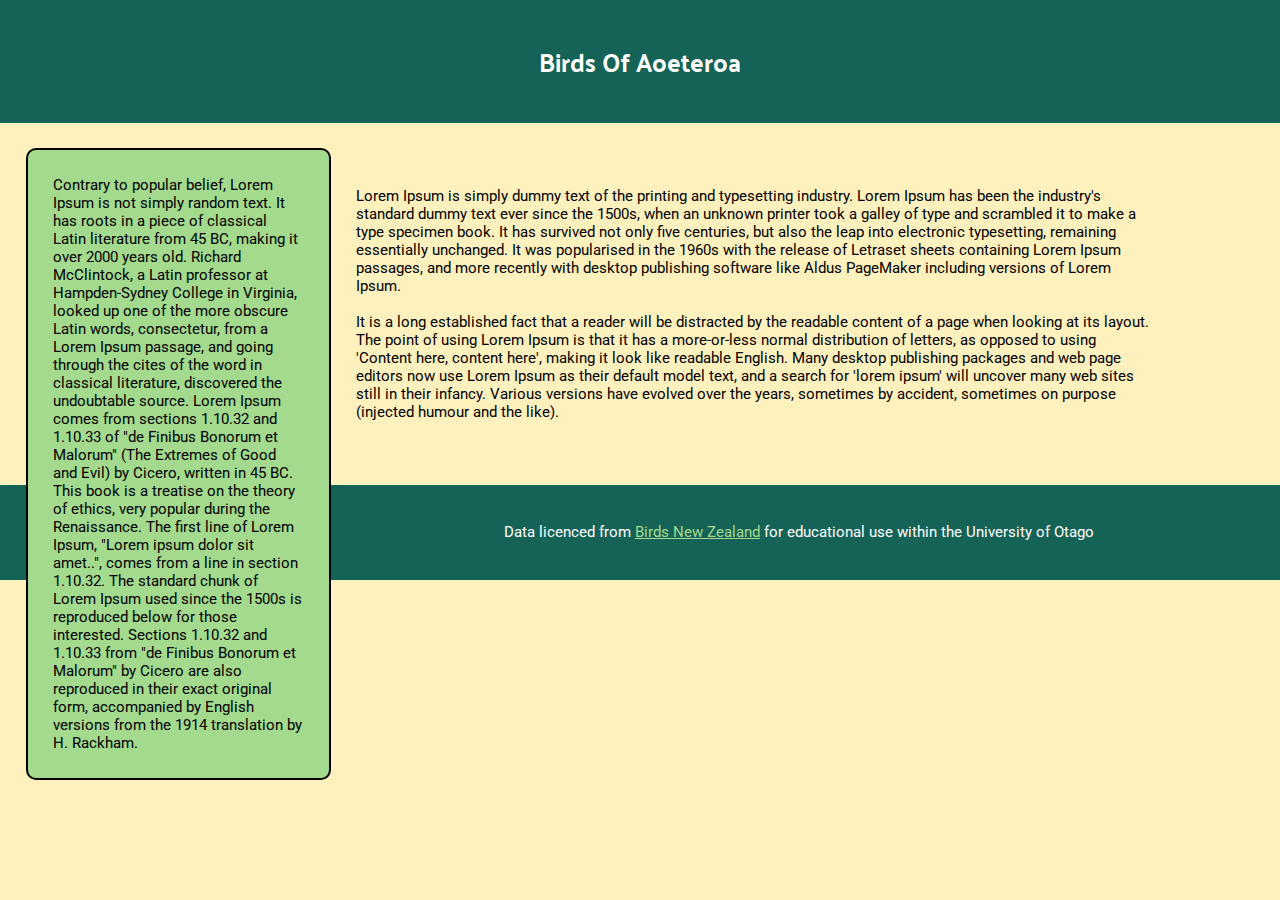
==== index.html @ 75e75fd7 "base html" ====
<!DOCTYPE html>
<html lang="en">
<head>
    <meta charset="UTF-8">
    <link rel="stylesheet" href="style.css">
    <title>Birds Of Aoeteroa</title>
</head>


<body>
    <header>Birds Of Aoeteroa</header>
    
    <section>

        <p>Contrary to popular belief, Lorem Ipsum is not simply random text. It has roots in a piece of classical Latin literature from 45 BC, making it over 2000 years old. Richard McClintock, a Latin professor at Hampden-Sydney College in Virginia, looked up one of the more obscure Latin words, consectetur, from a Lorem Ipsum passage, and going through the cites of the word in classical literature, discovered the undoubtable source. Lorem Ipsum comes from sections 1.10.32 and 1.10.33 of "de Finibus Bonorum et Malorum" (The Extremes of Good and Evil) by Cicero, written in 45 BC. This book is a treatise on the theory of ethics, very popular during the Renaissance. The first line of Lorem Ipsum, "Lorem ipsum dolor sit amet..", comes from a line in section 1.10.32.
            The standard chunk of Lorem Ipsum used since the 1500s is reproduced below for those interested. Sections 1.10.32 and 1.10.33 from "de Finibus Bonorum et Malorum" by Cicero are also reproduced in their exact original form, accompanied by English versions from the 1914 translation by H. Rackham.</p>

        </section>

    <main>
        <p>Lorem Ipsum is simply dummy text of the printing and typesetting industry. Lorem Ipsum has been the industry's standard dummy text ever since the 1500s, when an unknown printer took a galley of type and scrambled it to make a type specimen book. It has survived not only five centuries, but also the leap into electronic typesetting, remaining essentially unchanged. It was popularised in the 1960s with the release of Letraset sheets containing Lorem Ipsum passages, and more recently with desktop publishing software like Aldus PageMaker including versions of Lorem Ipsum.</p>
        <br>
        <p>It is a long established fact that a reader will be distracted by the readable content of a page when looking at its layout. The point of using Lorem Ipsum is that it has a more-or-less normal distribution of letters, as opposed to using 'Content here, content here', making it look like readable English. Many desktop publishing packages and web page editors now use Lorem Ipsum as their default model text, and a search for 'lorem ipsum' will uncover many web sites still in their infancy. Various versions have evolved over the years, sometimes by accident, sometimes on purpose (injected humour and the like).</p>
    </main>

    <footer>Data licenced from <a href="https://www.birdsnz.org.nz">Birds New Zealand</a> for educational use within the University of Otago</footer>
</body>


</html>
---- style.css ----
/* 
    COLOUR PALLETTE
Dark brown - #F3C892
Lighter brown - #FFF1BD
Light Green - #A3DA8D
Darker Green - #146356

    FONTS
font-family: 'Palanquin Dark', sans-serif;
font-family: 'Roboto', sans-serif;
*/

@import url('https://fonts.googleapis.com/css2?family=Palanquin+Dark&family=Roboto&display=swap');

* {
    font-family: 'Roboto', sans-serif;
    font-size: 15px;
    margin: 0;
    padding: 0;
}

body {
    background-color: #FFF1BD;
    float: right;
}

header {
    background-color: #146356;
    color: white;
    padding: 3%;
    text-align: center;
    font-family: 'Palanquin Dark', sans-serif;
    font-size: 25px;
}

main {
    margin-left: 10%;
    margin-right: 10%;
    padding: 5% 0 5% 0;
}

footer {
    background-color: #146356;
    color: white;
    padding: 3%;
    text-align: center;
    font-family: 'Roboto', sans-serif;
    font-size: 15px;
}

a{
    color: #A3DA8D;
}

section { 
    border: solid black 2px;
    border-radius: 10px;

    background-color:#A3DA8D ;

    width: 250px; 
    float: left; 
    padding: 2% 2% 2% 2%;
    margin: 2%;
}
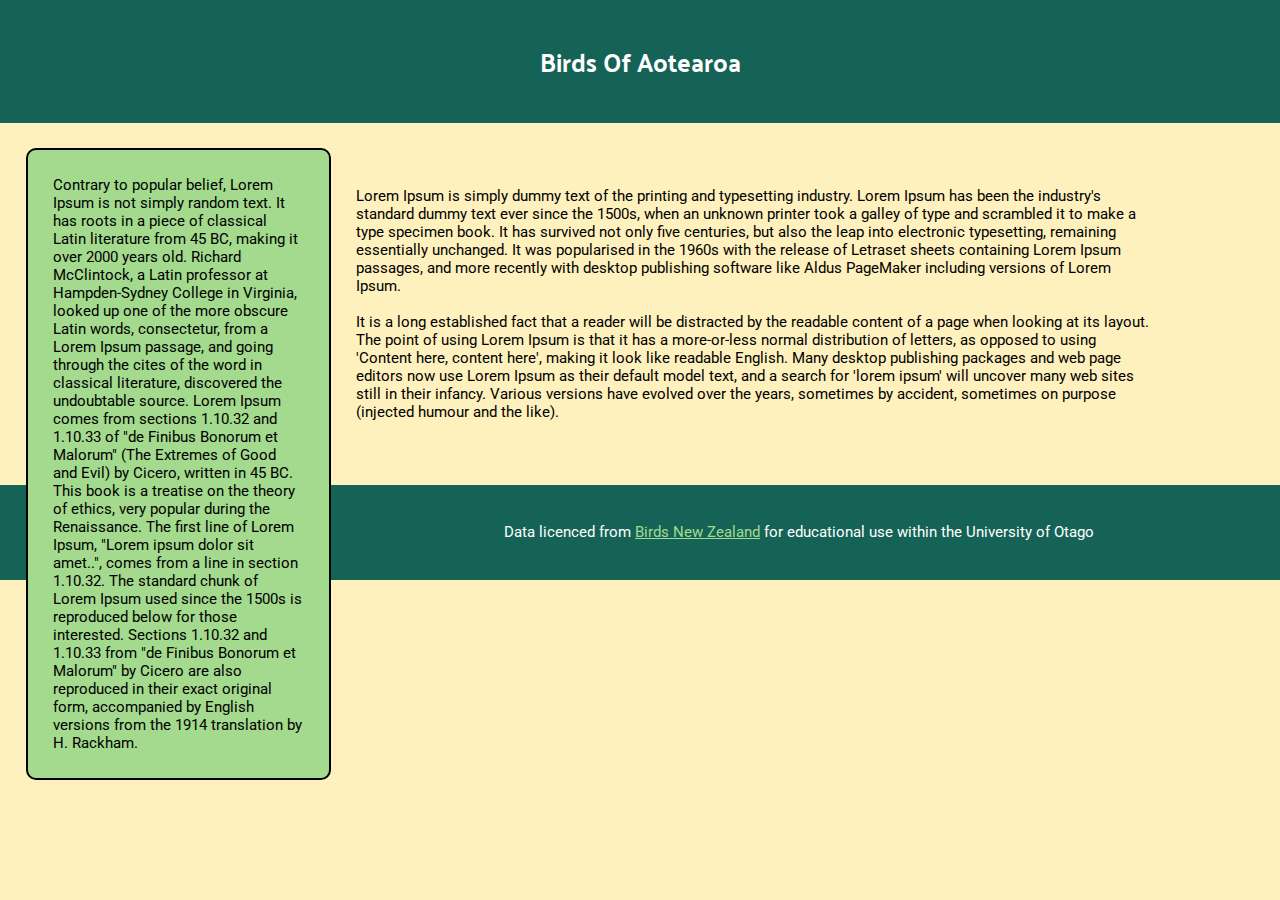
==== commit 44eabd6d: "corrected spelling" ====
--- a/index.html
+++ b/index.html
@@ -3,12 +3,12 @@
 <head>
     <meta charset="UTF-8">
     <link rel="stylesheet" href="style.css">
-    <title>Birds Of Aoeteroa</title>
+    <title>Birds Of Aotearoa</title>
 </head>
 
 
 <body>
-    <header>Birds Of Aoeteroa</header>
+    <header>Birds Of Aotearoa</header>
     
     <section>
 
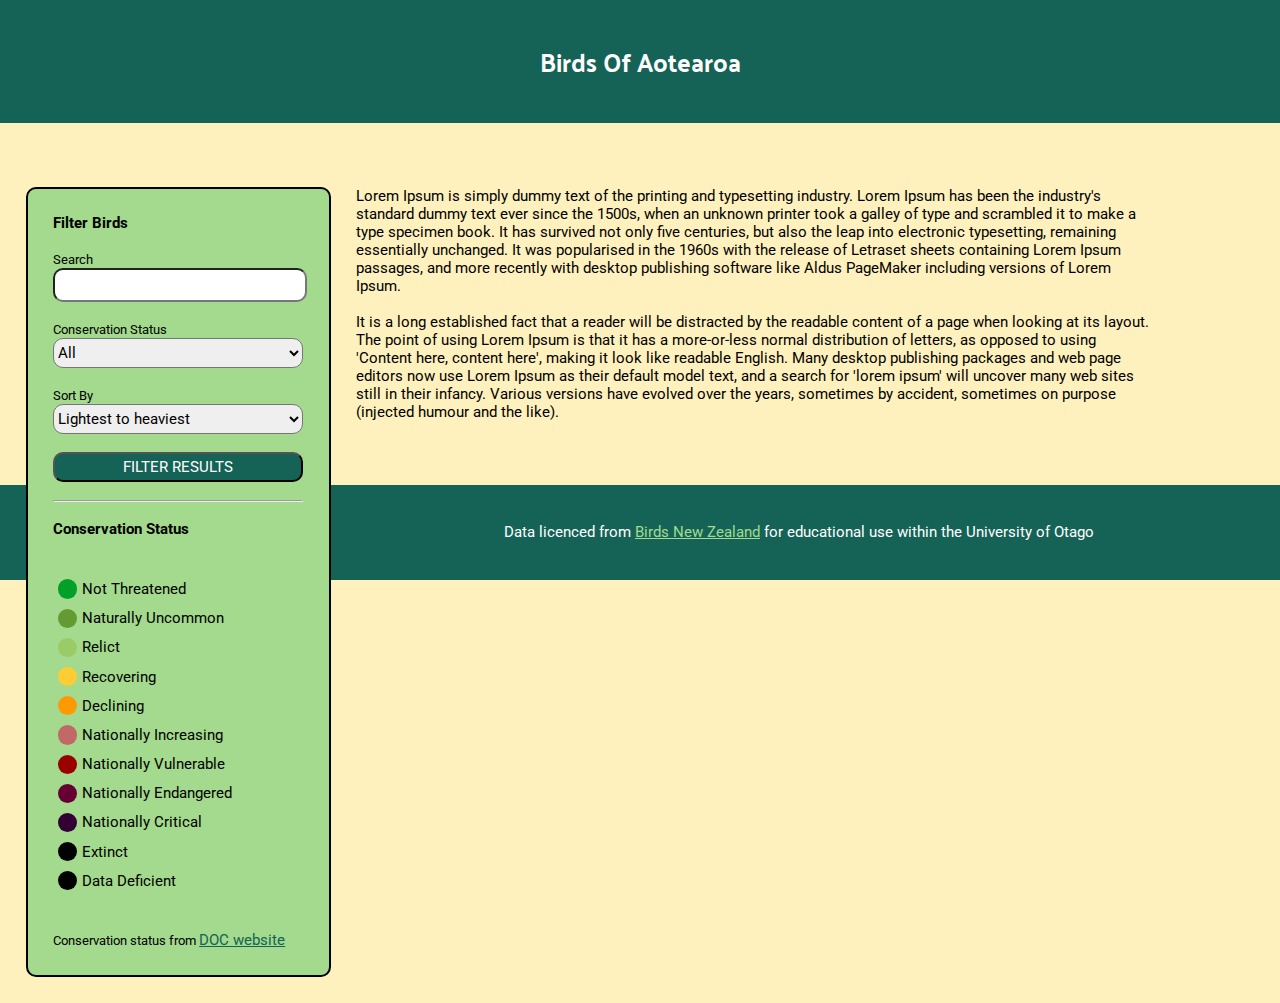
==== commit 5b458cac: "updating the filter search" ====
--- a/index.html
+++ b/index.html
@@ -11,11 +11,110 @@
     <header>Birds Of Aotearoa</header>
     
     <section>
+        <h2>Filter Birds</h2>
 
-        <p>Contrary to popular belief, Lorem Ipsum is not simply random text. It has roots in a piece of classical Latin literature from 45 BC, making it over 2000 years old. Richard McClintock, a Latin professor at Hampden-Sydney College in Virginia, looked up one of the more obscure Latin words, consectetur, from a Lorem Ipsum passage, and going through the cites of the word in classical literature, discovered the undoubtable source. Lorem Ipsum comes from sections 1.10.32 and 1.10.33 of "de Finibus Bonorum et Malorum" (The Extremes of Good and Evil) by Cicero, written in 45 BC. This book is a treatise on the theory of ethics, very popular during the Renaissance. The first line of Lorem Ipsum, "Lorem ipsum dolor sit amet..", comes from a line in section 1.10.32.
-            The standard chunk of Lorem Ipsum used since the 1500s is reproduced below for those interested. Sections 1.10.32 and 1.10.33 from "de Finibus Bonorum et Malorum" by Cicero are also reproduced in their exact original form, accompanied by English versions from the 1914 translation by H. Rackham.</p>
+        <br>
 
-        </section>
+        <label for="search-box">Search</label><br>
+        <input type="text">
+
+        <br><br>
+
+        <label for="conservation-status">Conservation Status</label><br>
+        <select name="conservation-status" id="conservation-status-selector">
+            <option value="all">All</option>
+            <option value="not-threatened">Not Threatened</option>
+            <option value="naturally-uncommon">Naturally Uncommon</option>
+            <option value="relict">Relict</option>
+            <option value="recovering">Recovering</option>
+            <option value="declining">Declining</option>
+            <option value="nationally-increasing">Nationally Increasing</option>
+            <option value="nationally-vulnerable">Nationally Vulnerable</option>
+            <option value="nationally-endangered">Nationally Endangered</option>
+            <option value="nationally-critical">Nationally Critical</option>
+            <option value="extinct">Extinct</option>
+            <option value="data-deficient">Data Deficient</option>
+        </select>
+
+        <br><br>
+
+        <label for="sort-by">Sort By</label><br>
+        <select name="sort-by" id="sort-by-selector">
+            <option value="lightest-to-heaviest">Lightest to heaviest</option>
+            <option value="heaviest-to-lightest">Heaviest to lightest</option>
+            <option value="shortest-to-tallest">Shortest to tallest</option>
+            <option value="tallest-to-shortest">Tallest to Shortest</option>
+            <option value="alphabetical">Alphabetical</option>
+        </select>
+
+        <br><br>
+
+        <button>FILTER RESULTS</button>
+
+        <br><br>
+
+        <hr>
+
+        <br>
+
+        <h2>Conservation Status</h2>
+
+        <br><br>
+
+        <ul class="conservation-status-list">
+            <li>
+                <span class="badge" id="nt"></span>
+                Not Threatened
+            </li>
+            <li>
+                <span class="badge" id="nu"></span>
+                Naturally Uncommon
+            </li>
+            <li>
+                <span class="badge" id="r"></span>
+                Relict
+            </li>
+            <li>
+                <span class="badge" id="rec"></span>
+                Recovering
+            </li>
+            <li>
+                <span class="badge" id="d"></span>
+                Declining
+            </li>
+            <li>
+                <span class="badge" id="ni"></span>
+                Nationally Increasing
+            </li>
+            <li>
+                <span class="badge" id="nv"></span>
+                Nationally Vulnerable
+            </li>  
+            <li>
+                <span class="badge" id="ne"></span>
+                Nationally Endangered
+            </li> 
+            <li>
+                <span class="badge" id="nc"></span>
+                Nationally Critical
+            </li>
+            <li>
+                <span class="badge" id="ex"></span>
+                Extinct 
+            </li> 
+            <li>
+                <span class="badge" id="ex"></span>
+                Data Deficient 
+            </li>  
+        </ul>
+        
+
+        <br><br>
+        
+        <label for="conservation-location">Conservation status from <a href="https://www.doc.govt.nz">DOC website</a></label>
+
+        
+    </section>
 
     <main>
         <p>Lorem Ipsum is simply dummy text of the printing and typesetting industry. Lorem Ipsum has been the industry's standard dummy text ever since the 1500s, when an unknown printer took a galley of type and scrambled it to make a type specimen book. It has survived not only five centuries, but also the leap into electronic typesetting, remaining essentially unchanged. It was popularised in the 1960s with the release of Letraset sheets containing Lorem Ipsum passages, and more recently with desktop publishing software like Aldus PageMaker including versions of Lorem Ipsum.</p>
@@ -26,5 +125,4 @@
     <footer>Data licenced from <a href="https://www.birdsnz.org.nz">Birds New Zealand</a> for educational use within the University of Otago</footer>
 </body>
 
-
 </html>--- a/style.css
+++ b/style.css
@@ -61,5 +61,80 @@
     width: 250px; 
     float: left; 
     padding: 2% 2% 2% 2%;
-    margin: 2%;
-} +    margin: 5% 2% 2% 2%;
+} 
+
+label{
+    font-size: 12.5px;
+}
+
+input, select, button{
+    width: 100%;
+    border-radius: 10px;
+    height: 30px;
+}
+
+button{
+    background-color: #146356;
+    color: white;
+}
+
+section a{
+    color: #146356;
+}
+
+.conservation-status-list li {
+    display: flex;
+    align-items: center;
+    padding: 2%;
+}
+
+.badge {
+    border-radius: 50%;
+    padding: 4%;
+}
+span {
+    margin-right: 2%;
+}
+
+/* CONSERVATION LABEL COLOURS */
+
+#nt {
+    background-color: #02a028;
+}
+
+#nu {
+    background-color: #649a31;
+}
+
+#r {
+    background-color: #99cb68;
+}
+
+#rec {
+    background-color: #fecc33;
+}
+
+#d {
+    background-color: #fe9a01;
+}
+
+#ni {
+    background-color: #c26967;
+}
+
+#nv {
+    background-color: #9b0000;
+}
+
+#ne {
+    background-color: #660032;
+}
+
+#nc {
+    background-color: #320033;
+}
+
+#ex {
+    background-color: black;
+}
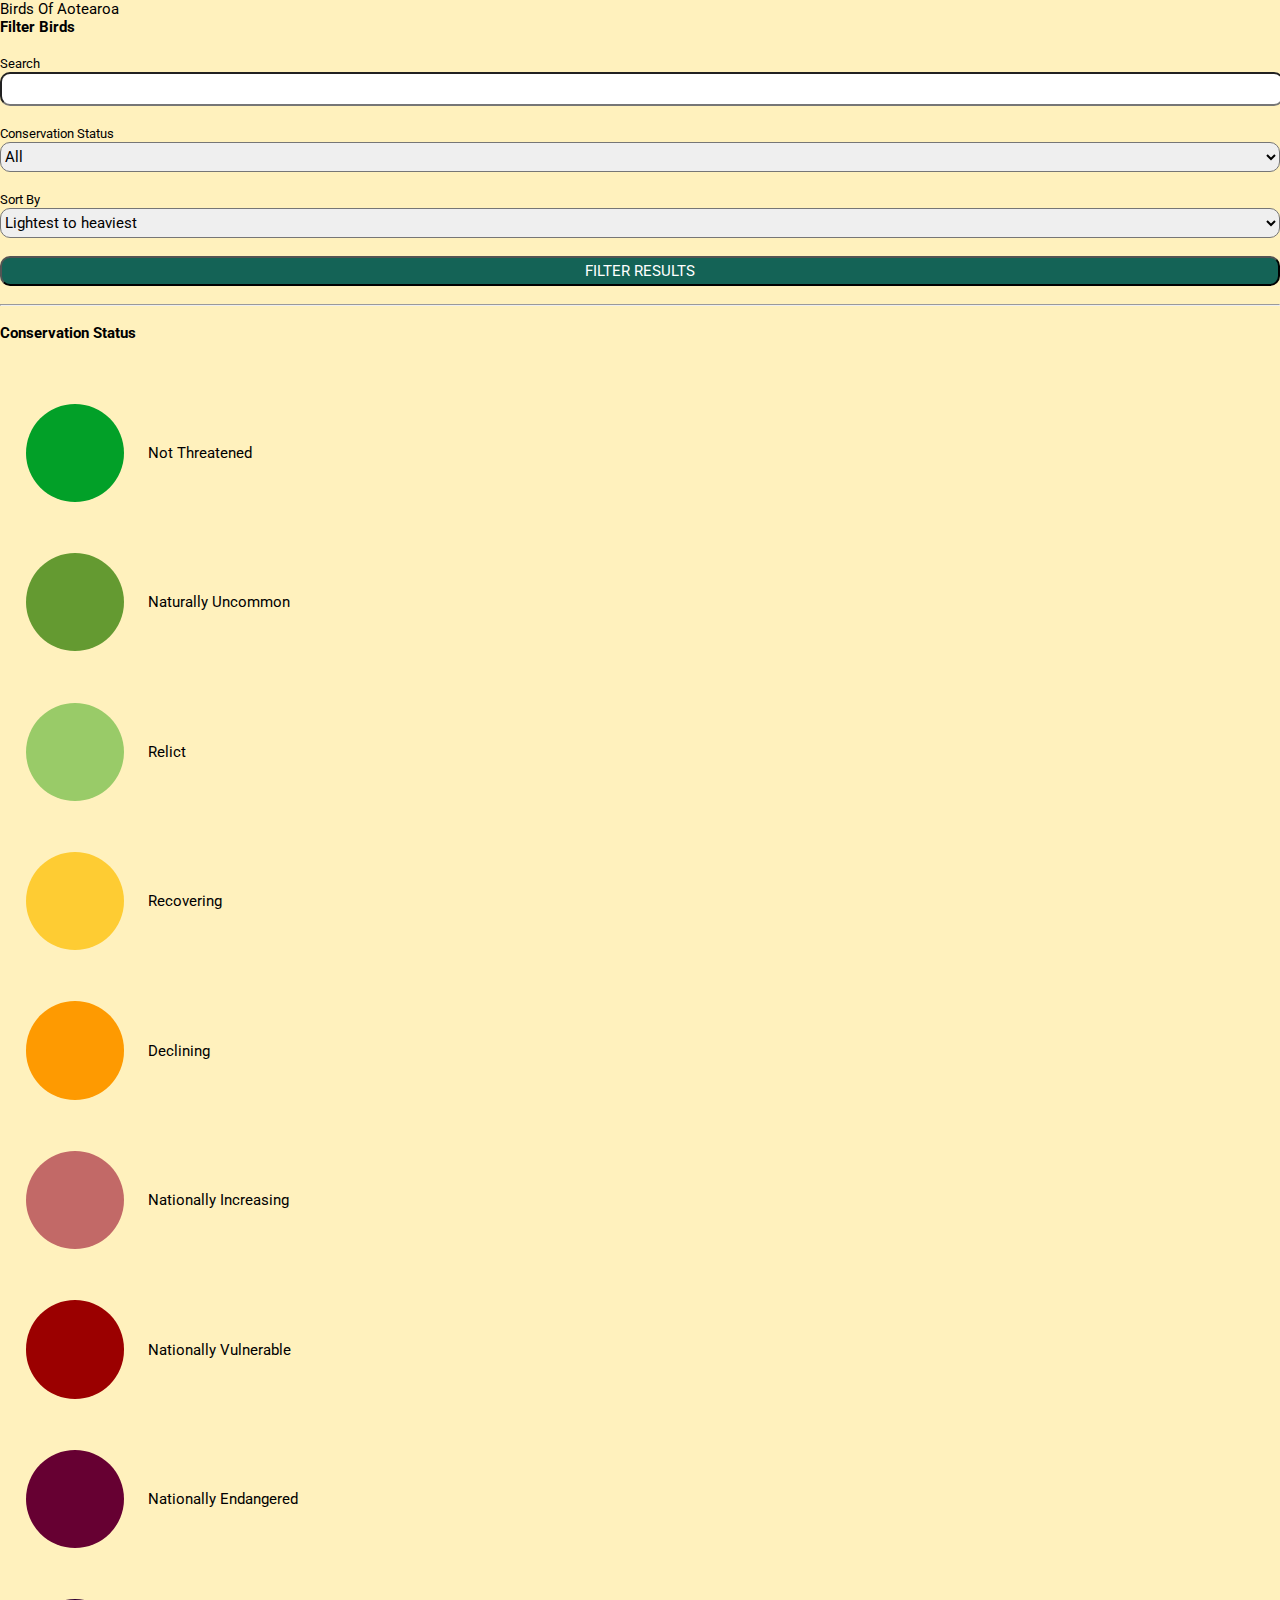
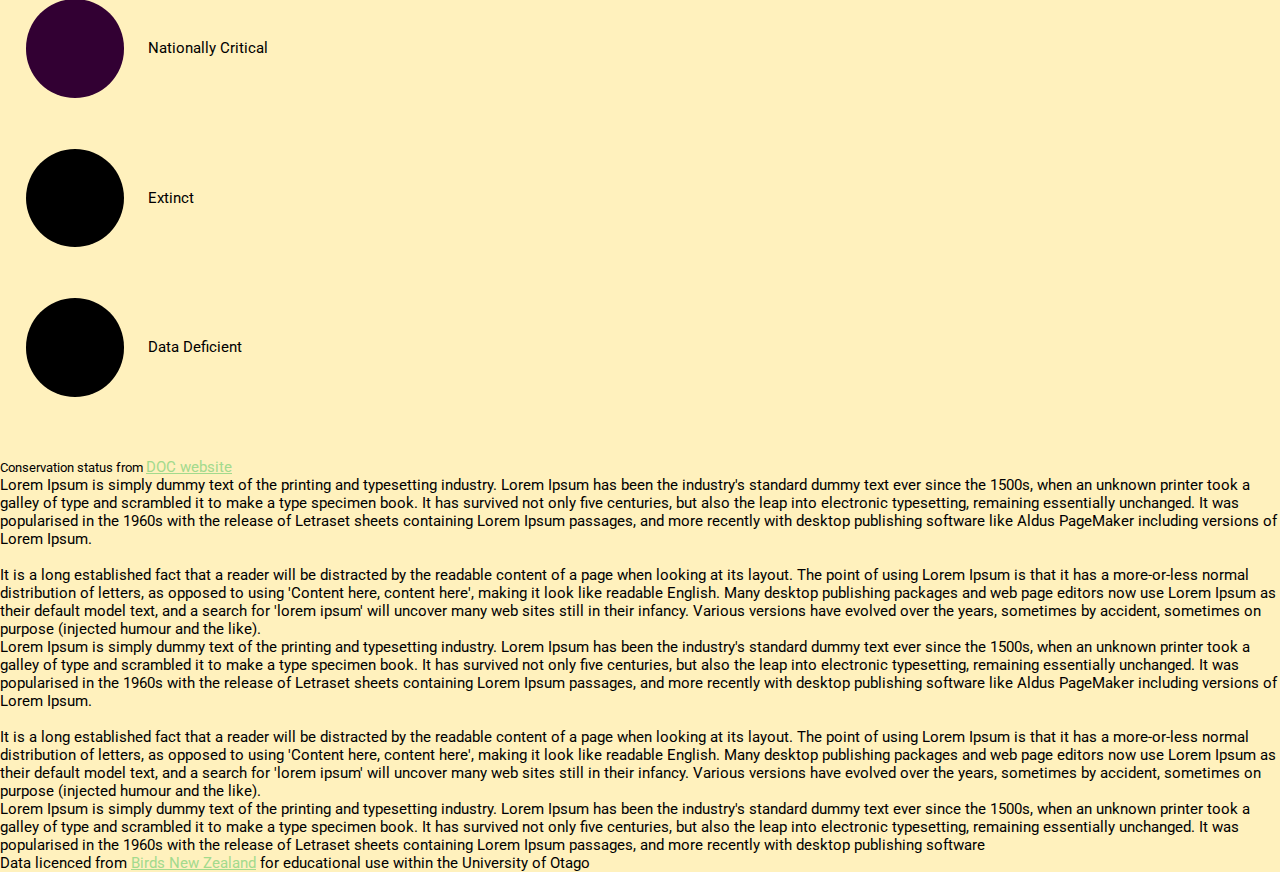
==== commit 44625a1b: "fixing the layout" ====
--- a/index.html
+++ b/index.html
@@ -2,15 +2,16 @@
 <html lang="en">
 <head>
     <meta charset="UTF-8">
+    <meta name="viewport" content="width=device-width, initial-scale=1">
     <link rel="stylesheet" href="style.css">
     <title>Birds Of Aotearoa</title>
 </head>
 
 
 <body>
-    <header>Birds Of Aotearoa</header>
+    <div class="header">Birds Of Aotearoa</div>
     
-    <section>
+    <div  class="side-filter">
         <h2>Filter Birds</h2>
 
         <br>
@@ -114,15 +115,22 @@
         <label for="conservation-location">Conservation status from <a href="https://www.doc.govt.nz">DOC website</a></label>
 
         
-    </section>
+    </div>
 
-    <main>
+    <div class="main">
         <p>Lorem Ipsum is simply dummy text of the printing and typesetting industry. Lorem Ipsum has been the industry's standard dummy text ever since the 1500s, when an unknown printer took a galley of type and scrambled it to make a type specimen book. It has survived not only five centuries, but also the leap into electronic typesetting, remaining essentially unchanged. It was popularised in the 1960s with the release of Letraset sheets containing Lorem Ipsum passages, and more recently with desktop publishing software like Aldus PageMaker including versions of Lorem Ipsum.</p>
         <br>
         <p>It is a long established fact that a reader will be distracted by the readable content of a page when looking at its layout. The point of using Lorem Ipsum is that it has a more-or-less normal distribution of letters, as opposed to using 'Content here, content here', making it look like readable English. Many desktop publishing packages and web page editors now use Lorem Ipsum as their default model text, and a search for 'lorem ipsum' will uncover many web sites still in their infancy. Various versions have evolved over the years, sometimes by accident, sometimes on purpose (injected humour and the like).</p>
-    </main>
+        
+        <p>Lorem Ipsum is simply dummy text of the printing and typesetting industry. Lorem Ipsum has been the industry's standard dummy text ever since the 1500s, when an unknown printer took a galley of type and scrambled it to make a type specimen book. It has survived not only five centuries, but also the leap into electronic typesetting, remaining essentially unchanged. It was popularised in the 1960s with the release of Letraset sheets containing Lorem Ipsum passages, and more recently with desktop publishing software like Aldus PageMaker including versions of Lorem Ipsum.</p>
+        <br>
+        <p>It is a long established fact that a reader will be distracted by the readable content of a page when looking at its layout. The point of using Lorem Ipsum is that it has a more-or-less normal distribution of letters, as opposed to using 'Content here, content here', making it look like readable English. Many desktop publishing packages and web page editors now use Lorem Ipsum as their default model text, and a search for 'lorem ipsum' will uncover many web sites still in their infancy. Various versions have evolved over the years, sometimes by accident, sometimes on purpose (injected humour and the like).</p>
+        
+        <p>Lorem Ipsum is simply dummy text of the printing and typesetting industry. Lorem Ipsum has been the industry's standard dummy text ever since the 1500s, when an unknown printer took a galley of type and scrambled it to make a type specimen book. It has survived not only five centuries, but also the leap into electronic typesetting, remaining essentially unchanged. It was popularised in the 1960s with the release of Letraset sheets containing Lorem Ipsum passages, and more recently with desktop publishing software</p>    
 
-    <footer>Data licenced from <a href="https://www.birdsnz.org.nz">Birds New Zealand</a> for educational use within the University of Otago</footer>
+    </div>
+
+    <div class="footer">Data licenced from <a href="https://www.birdsnz.org.nz">Birds New Zealand</a> for educational use within the University of Otago</div>
 </body>
 
 </html>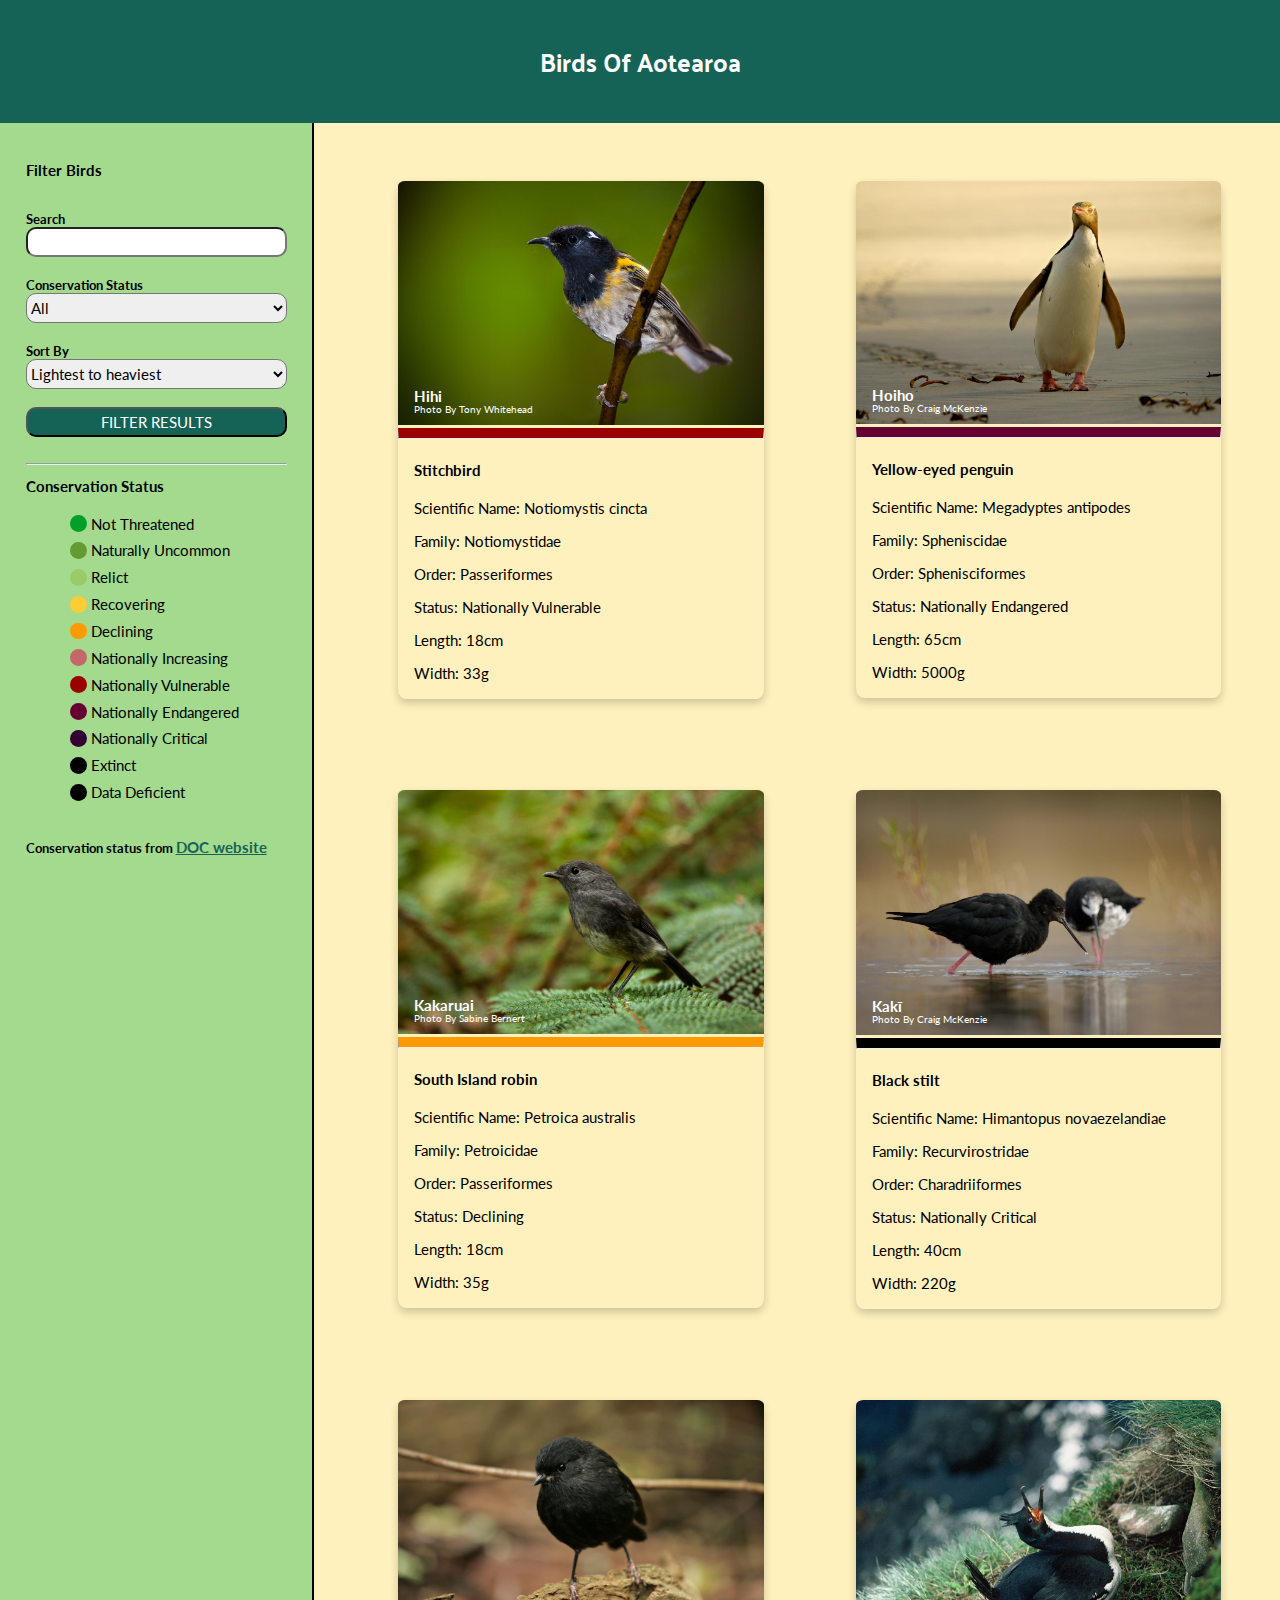
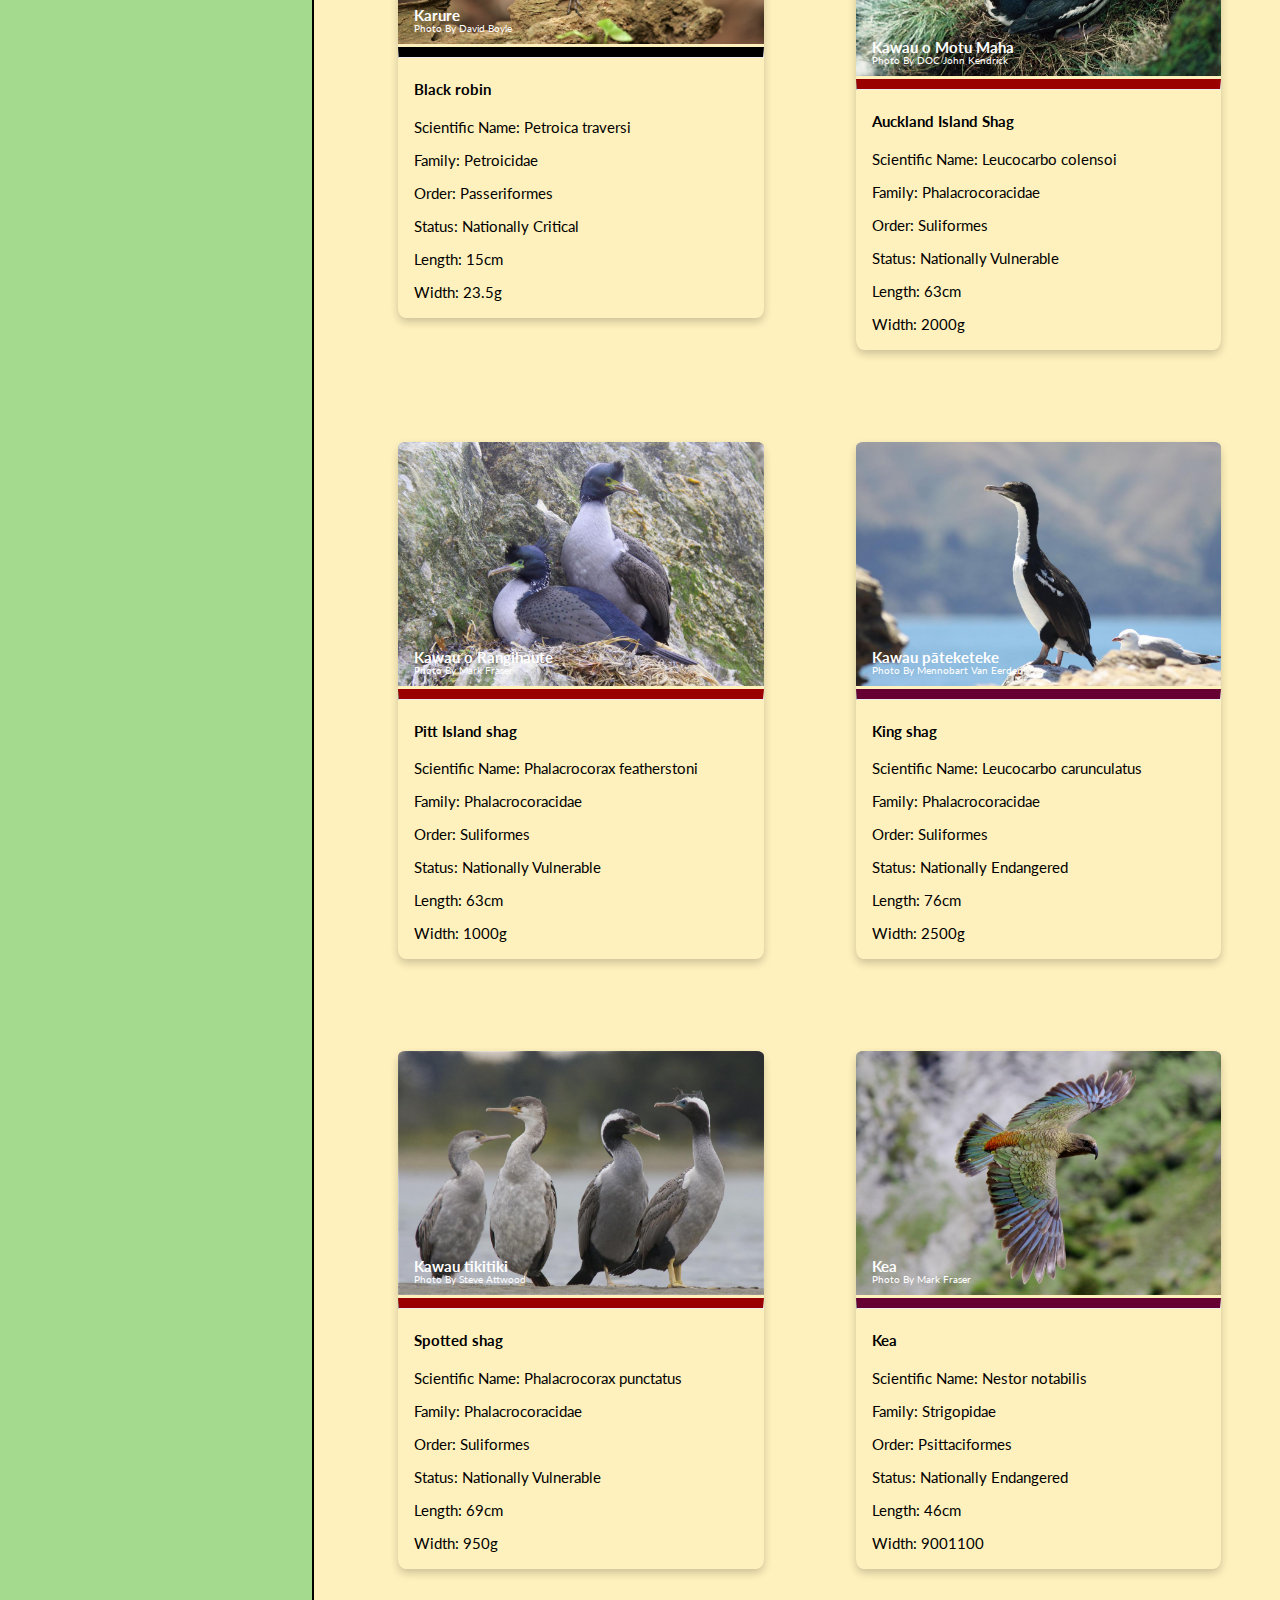
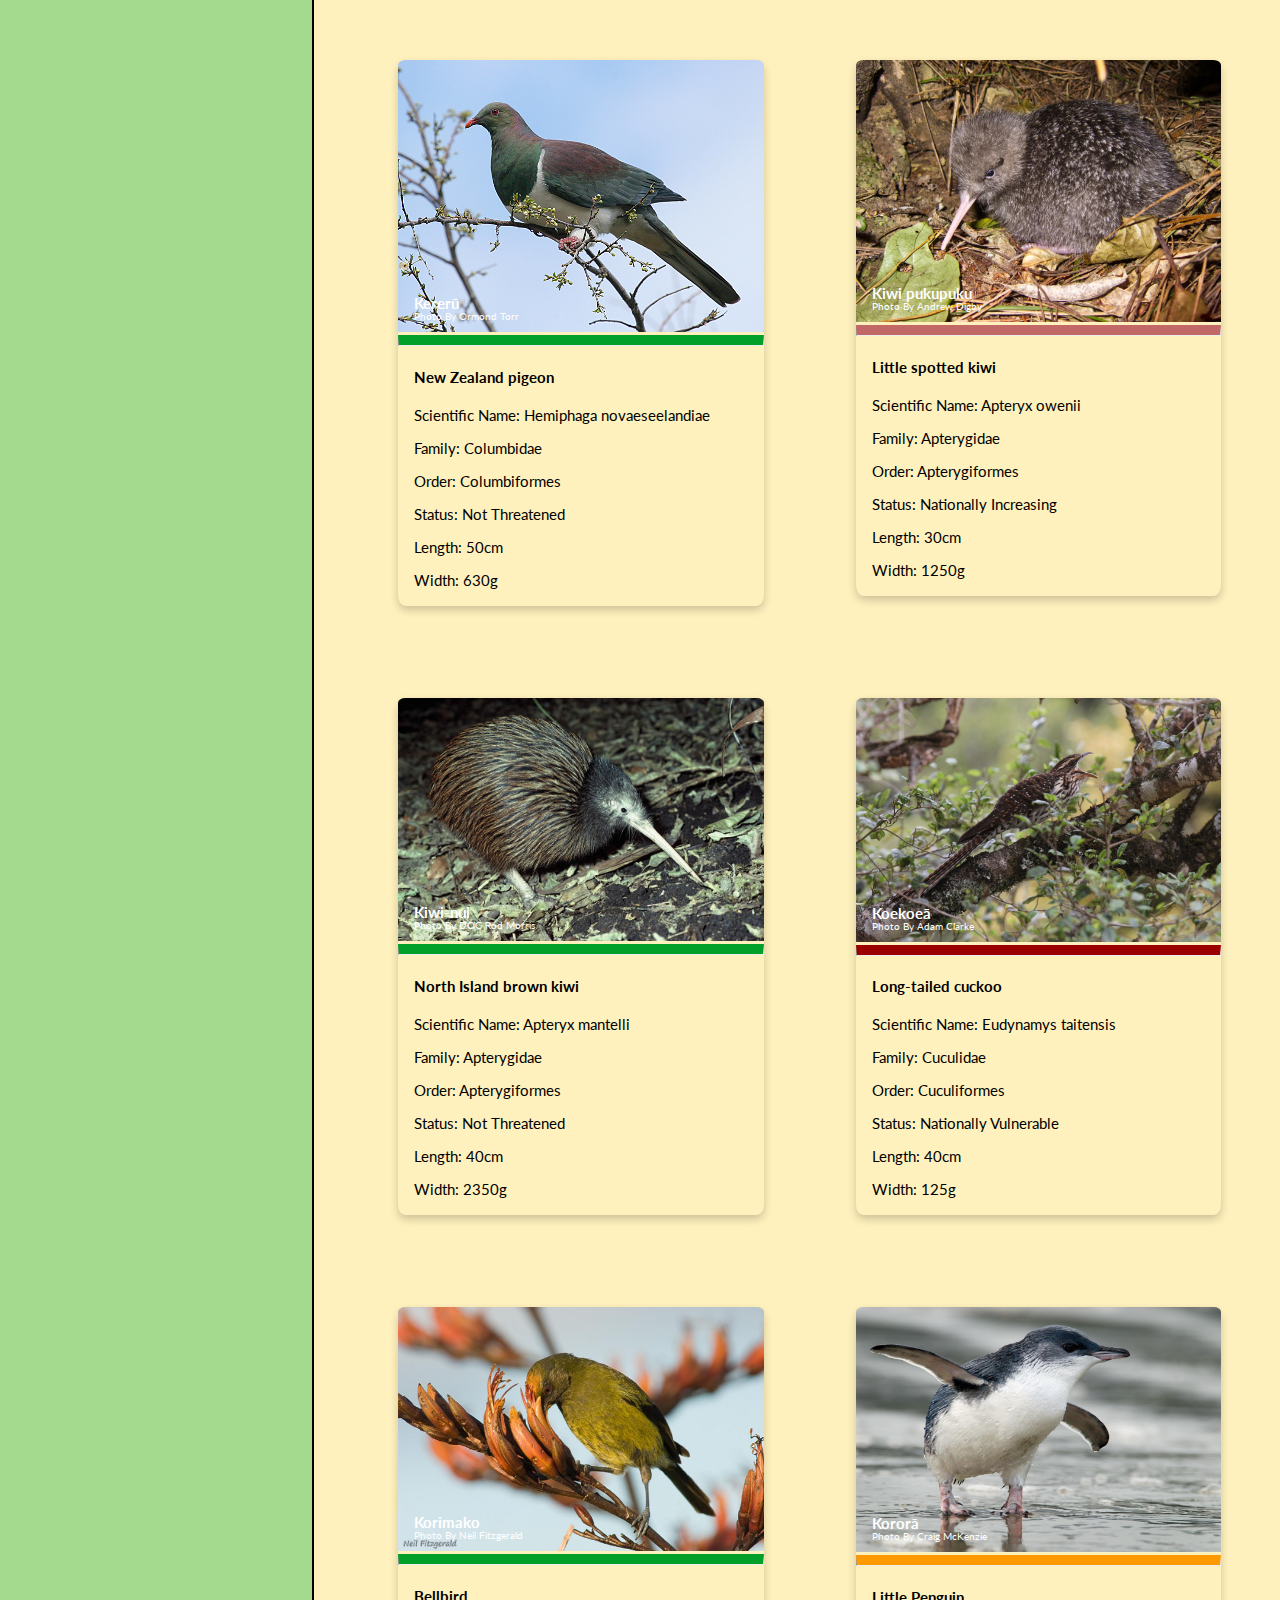
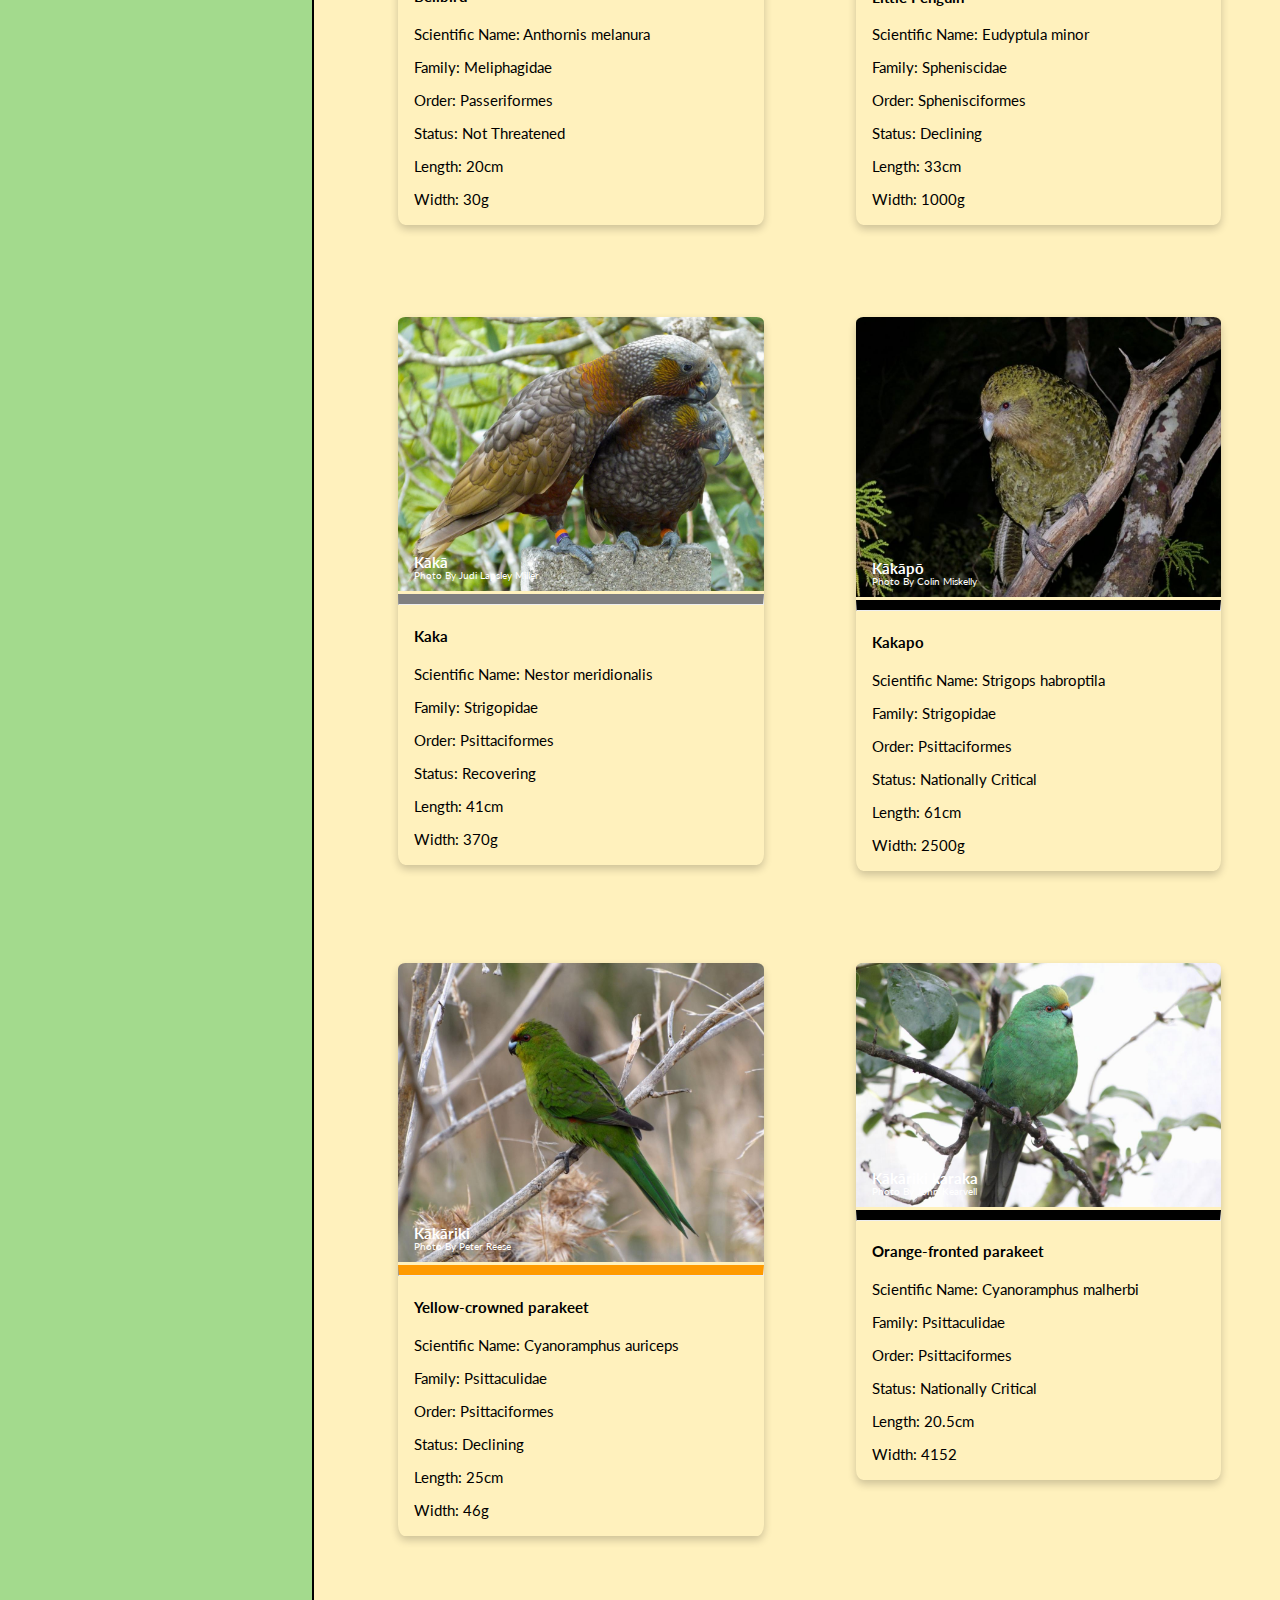
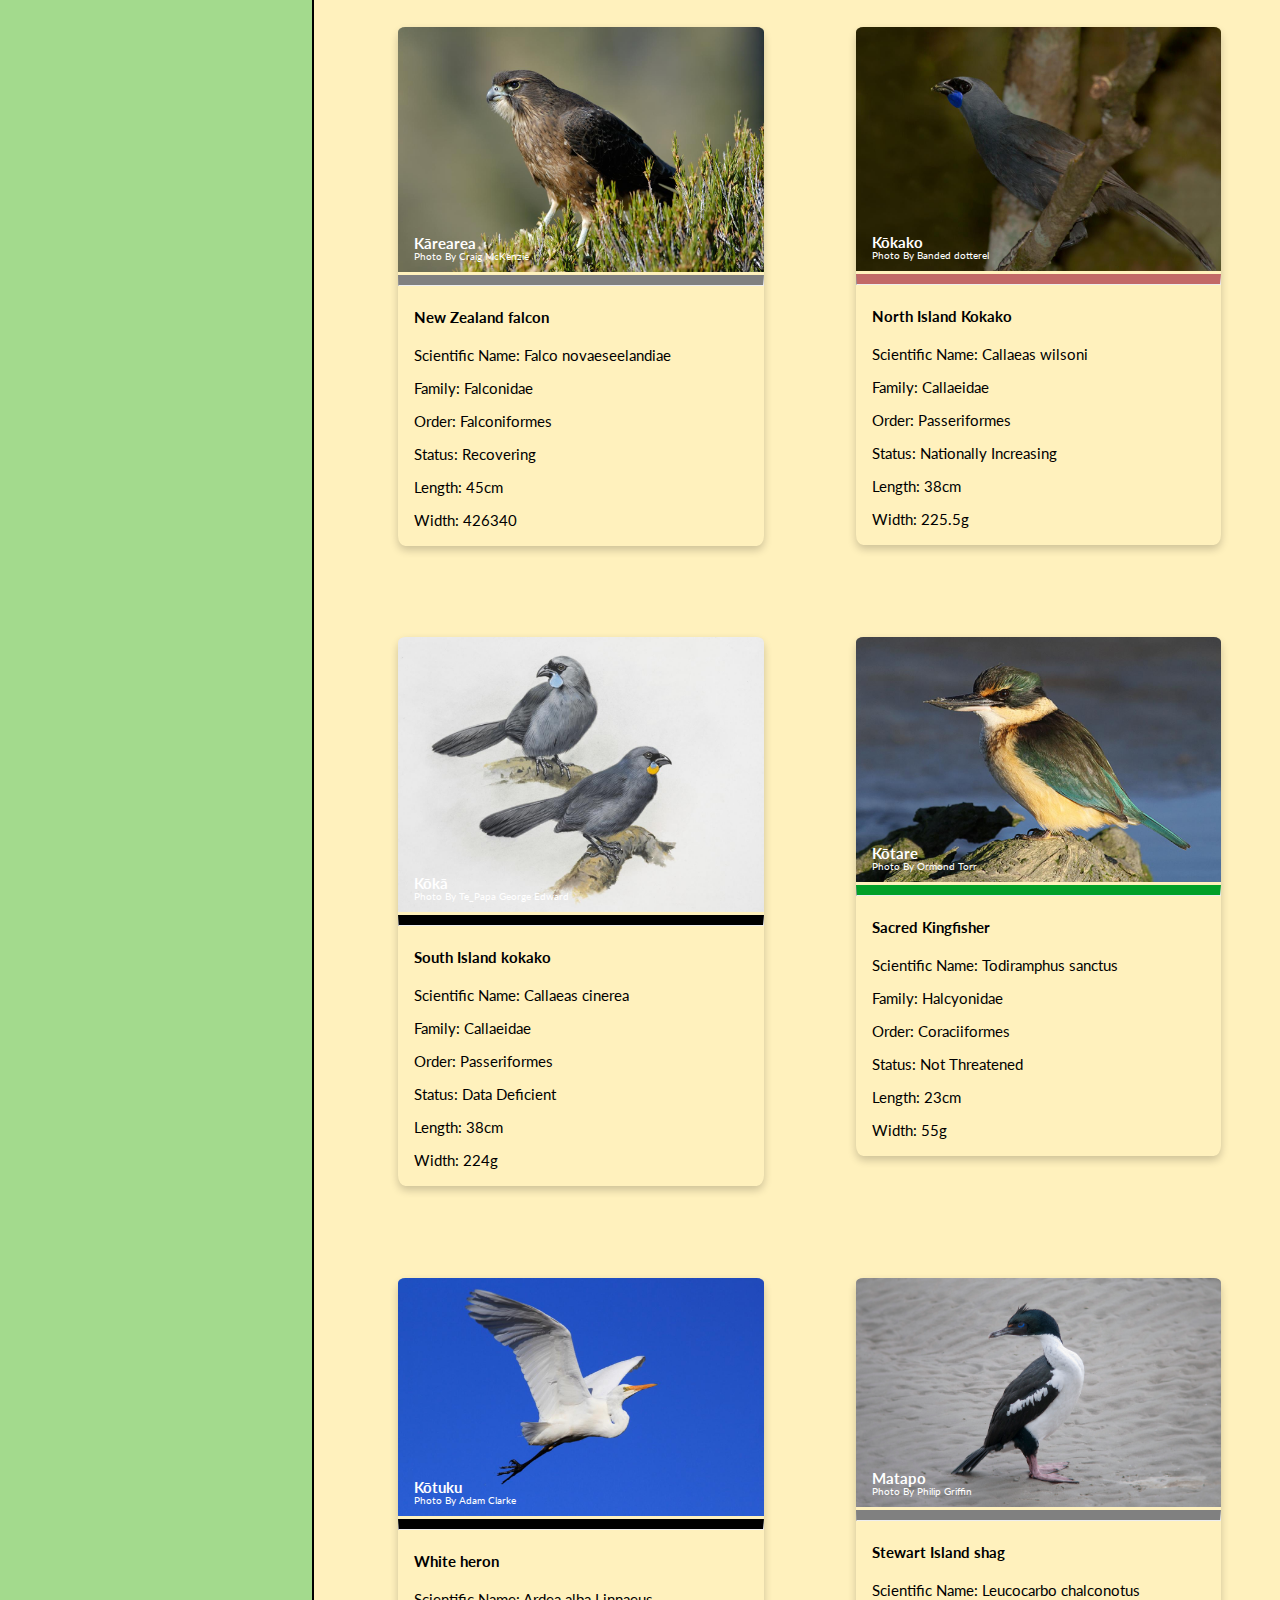
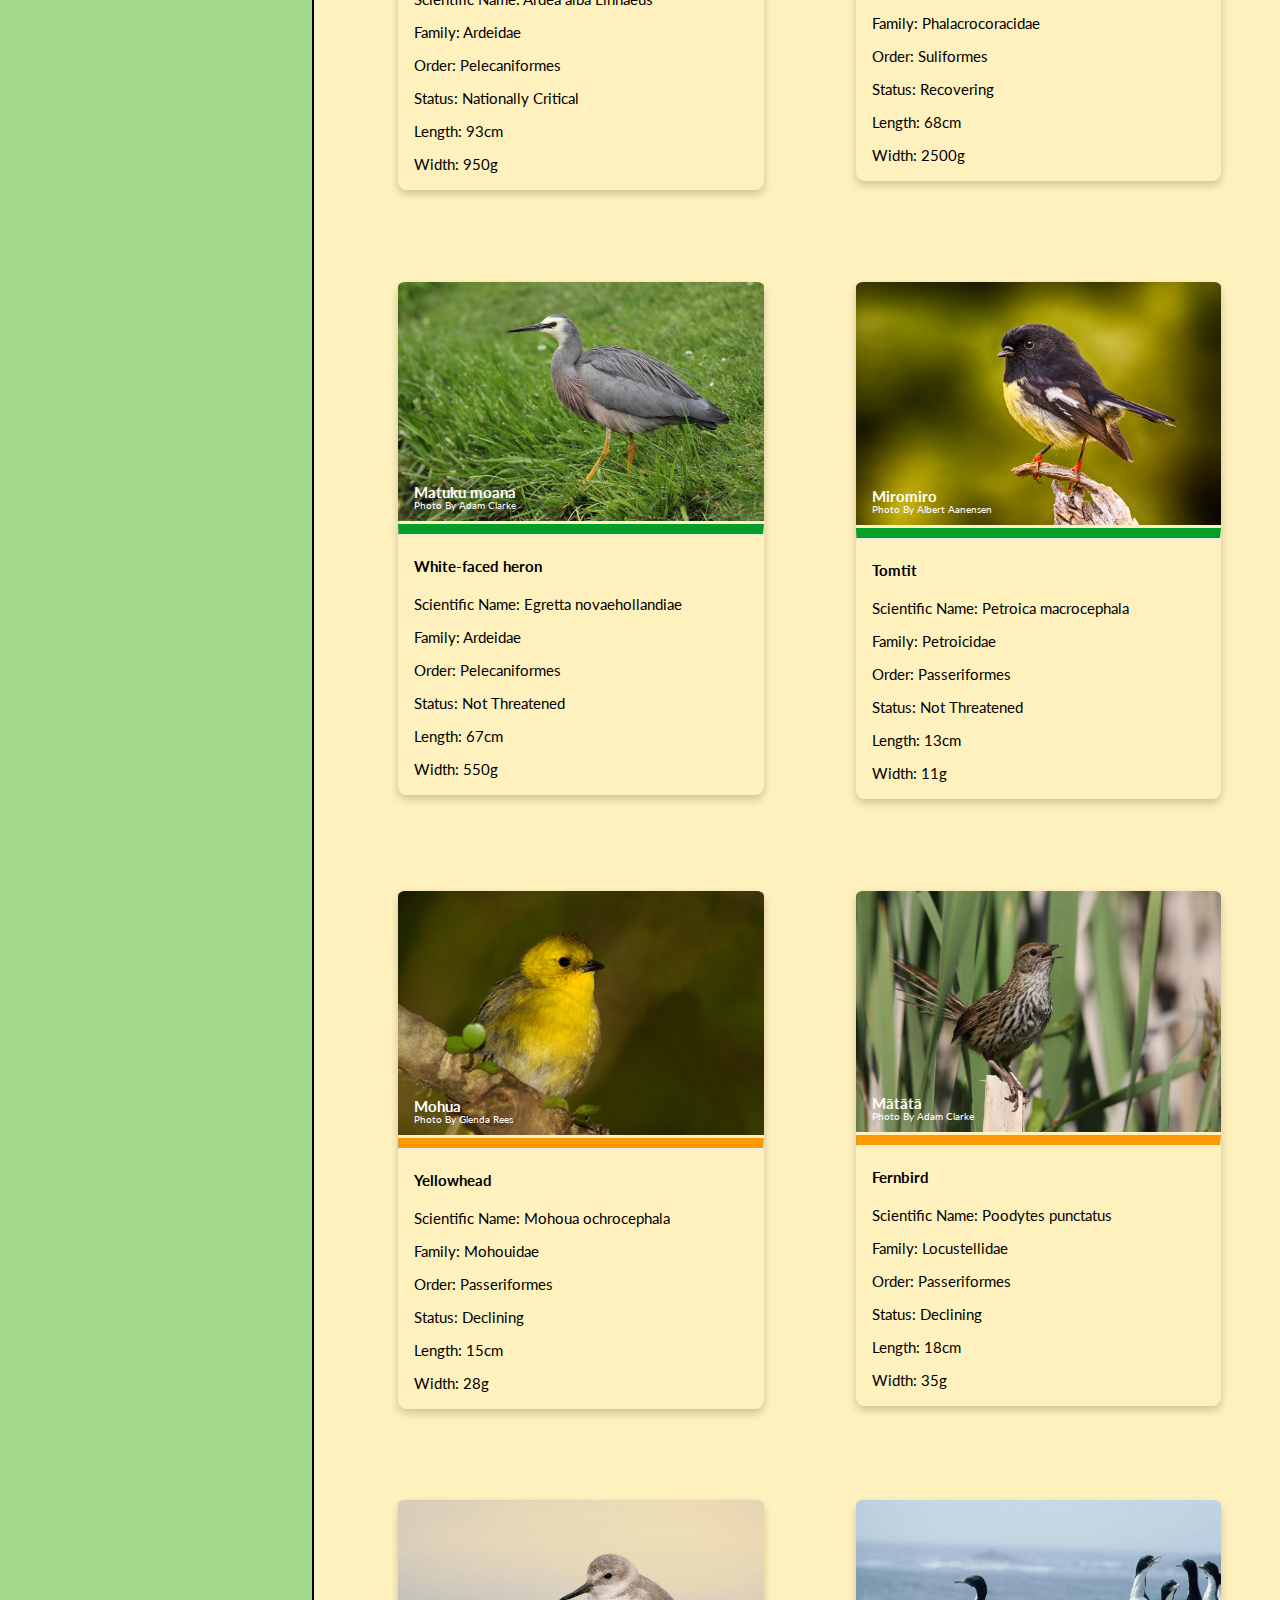
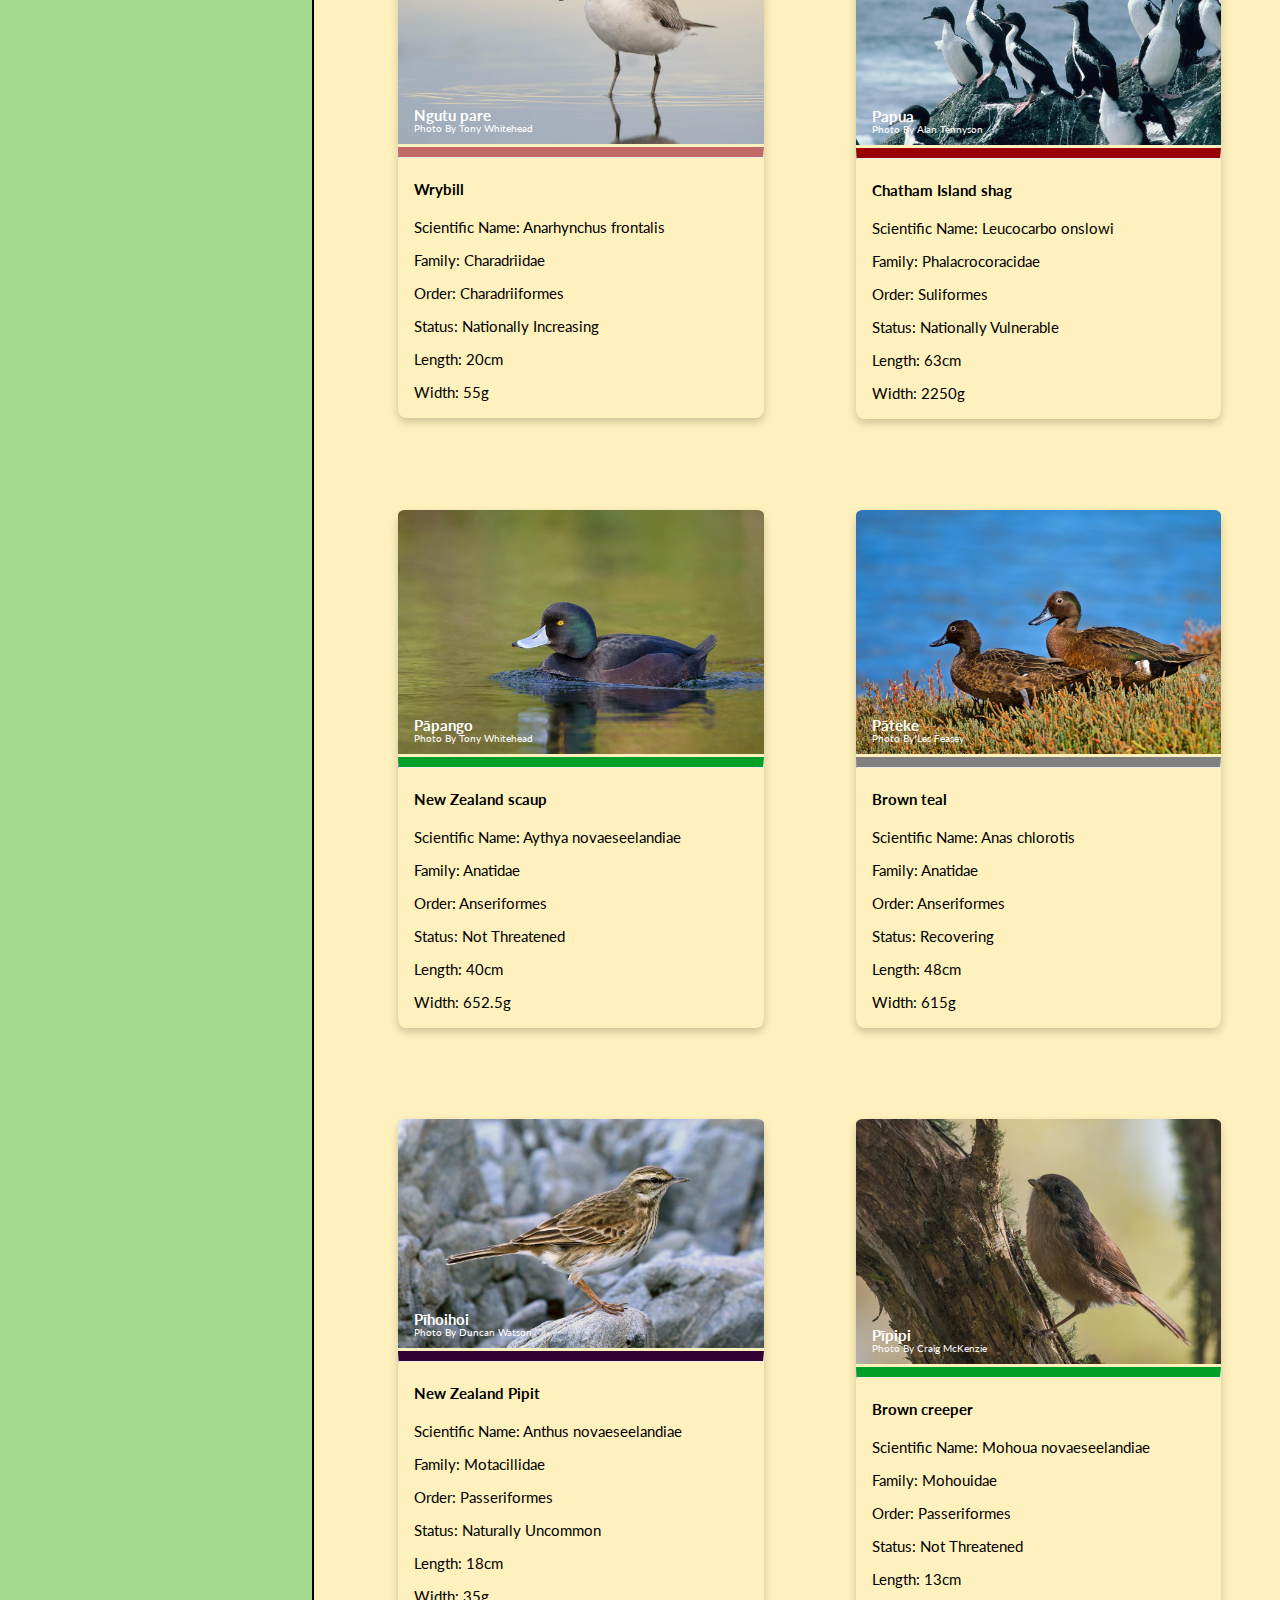
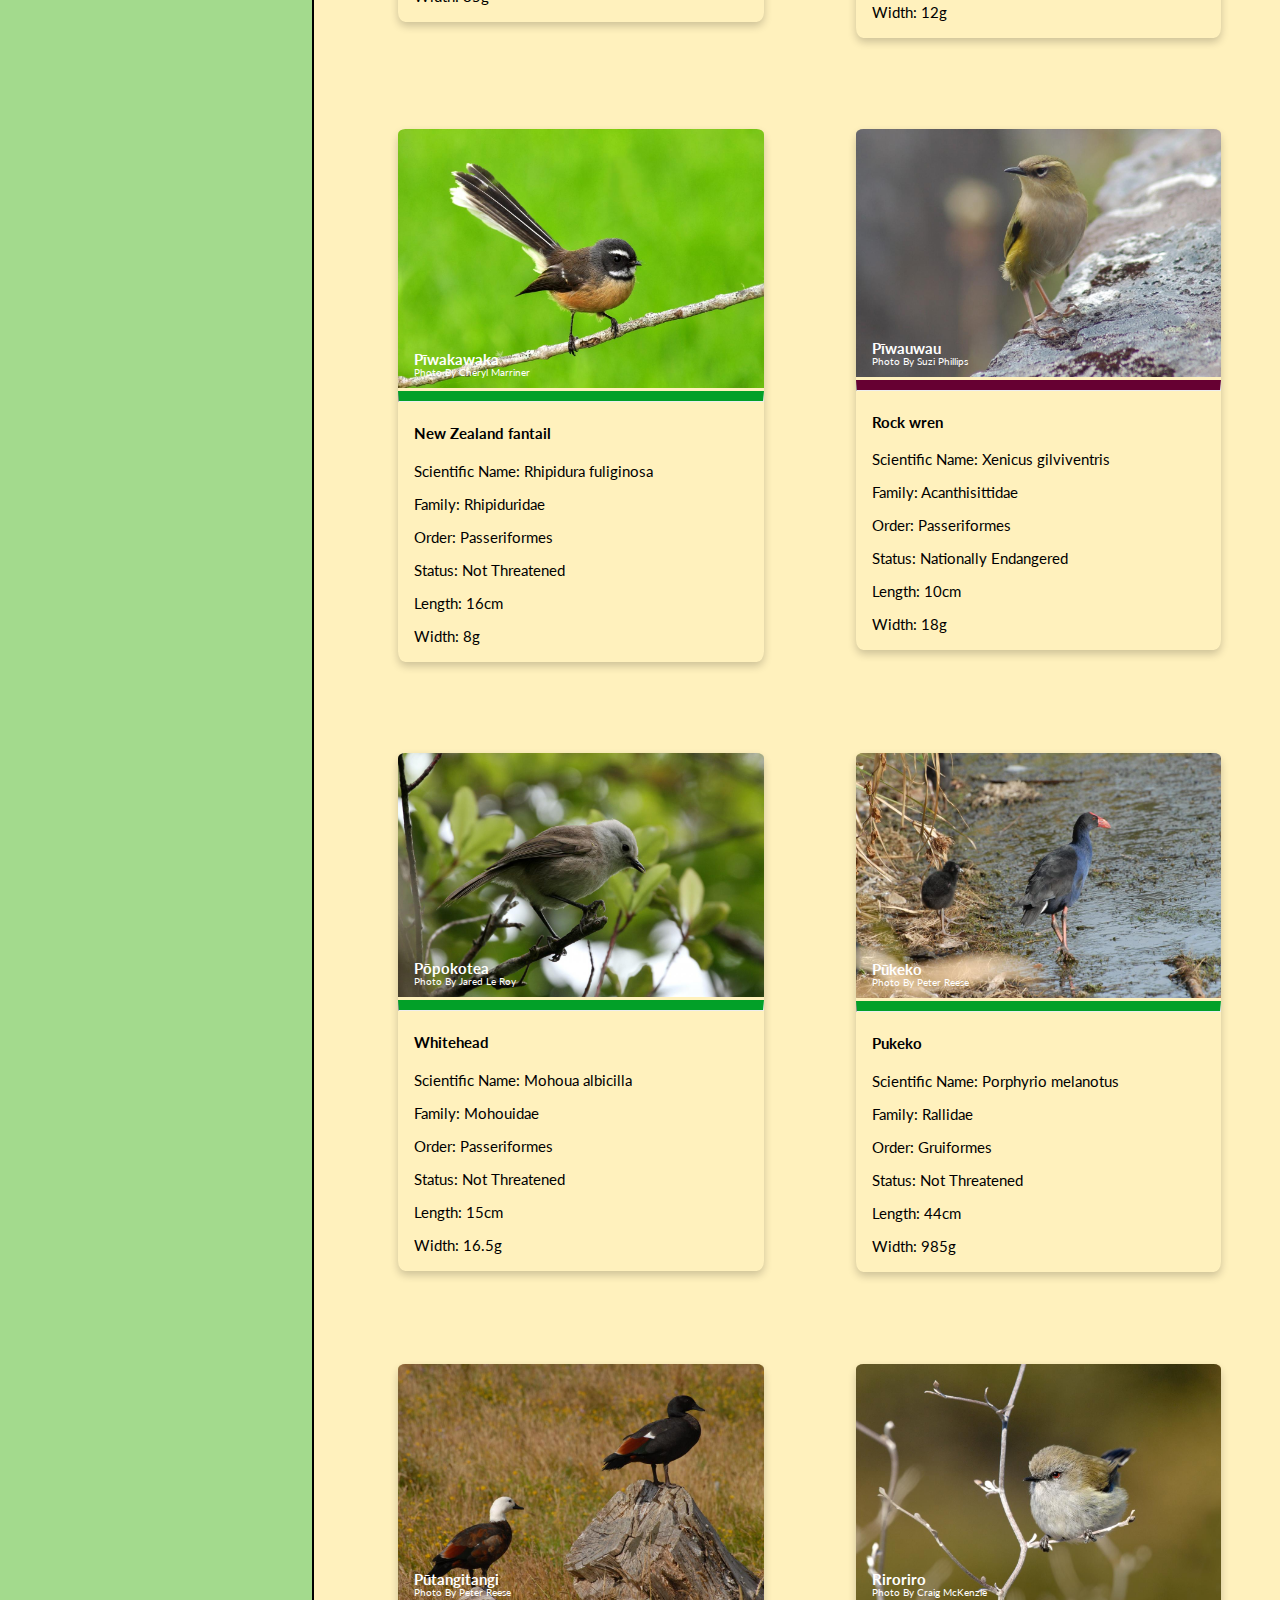
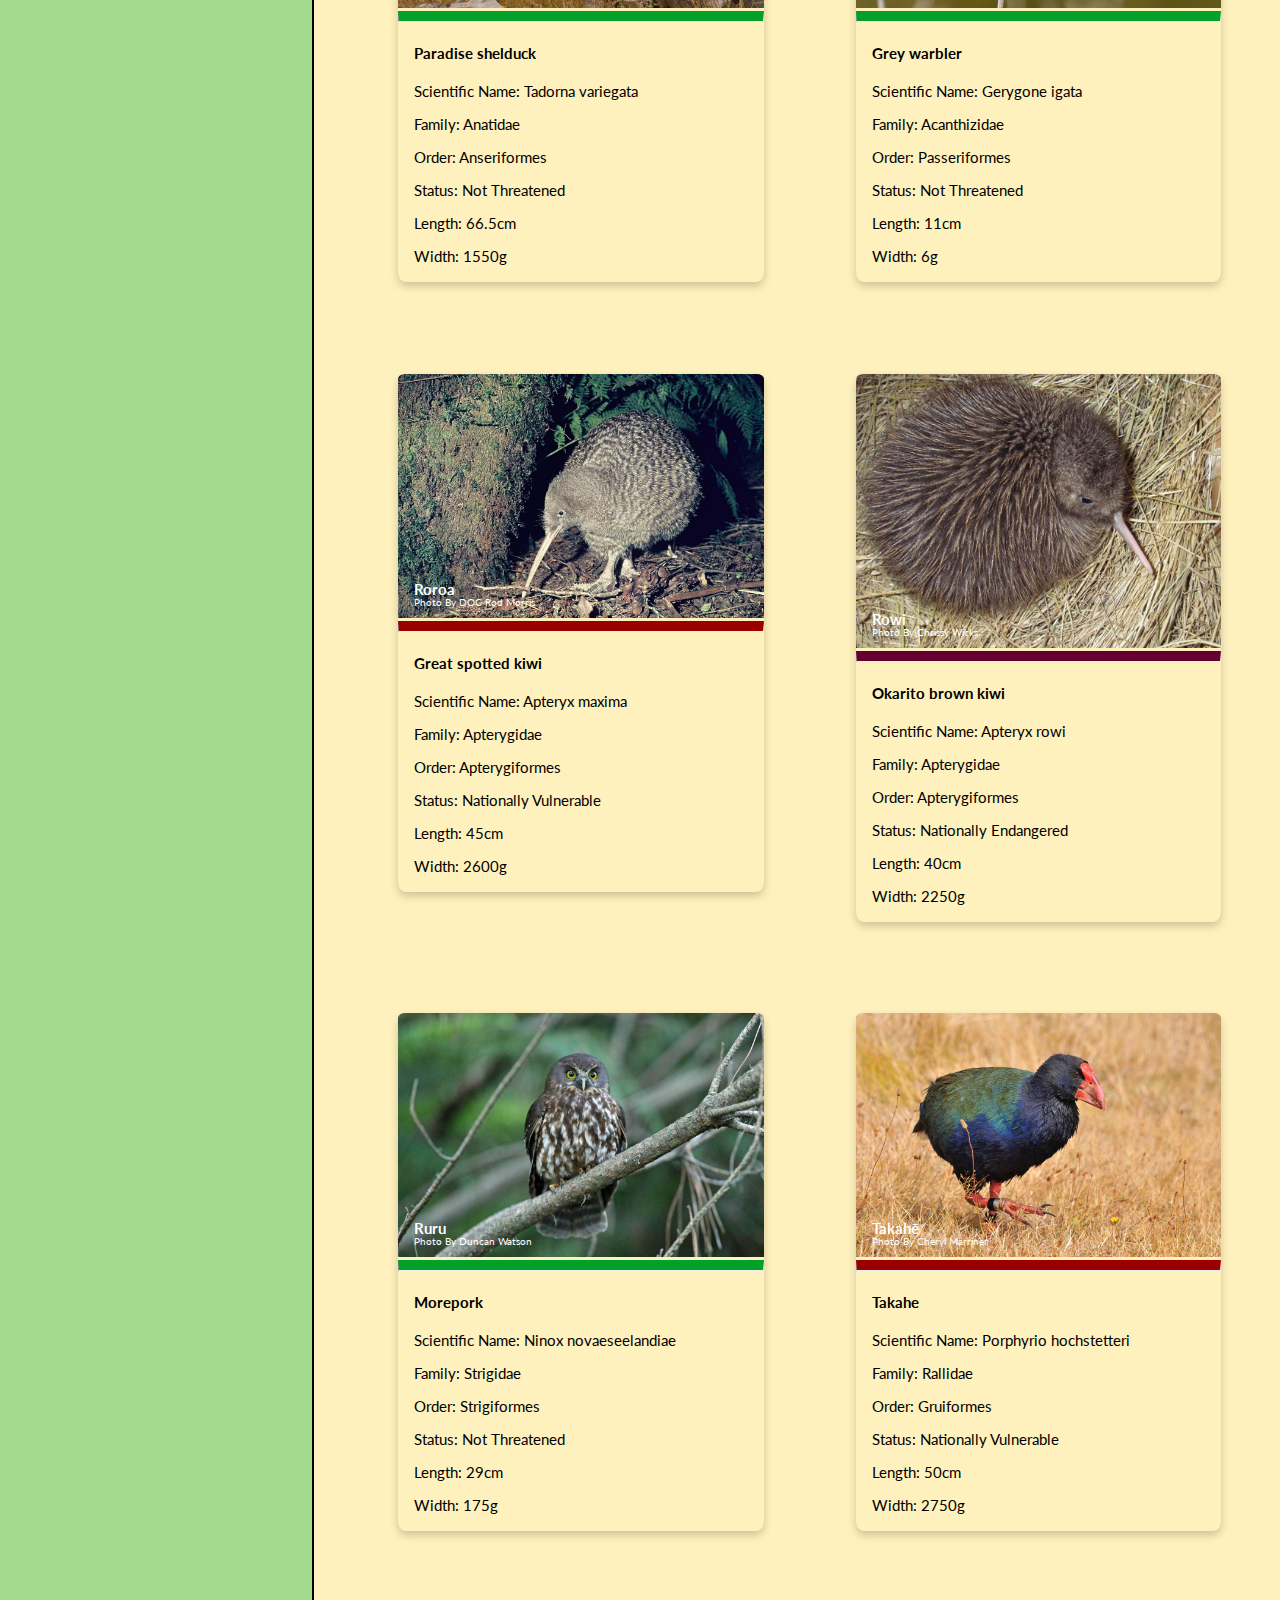
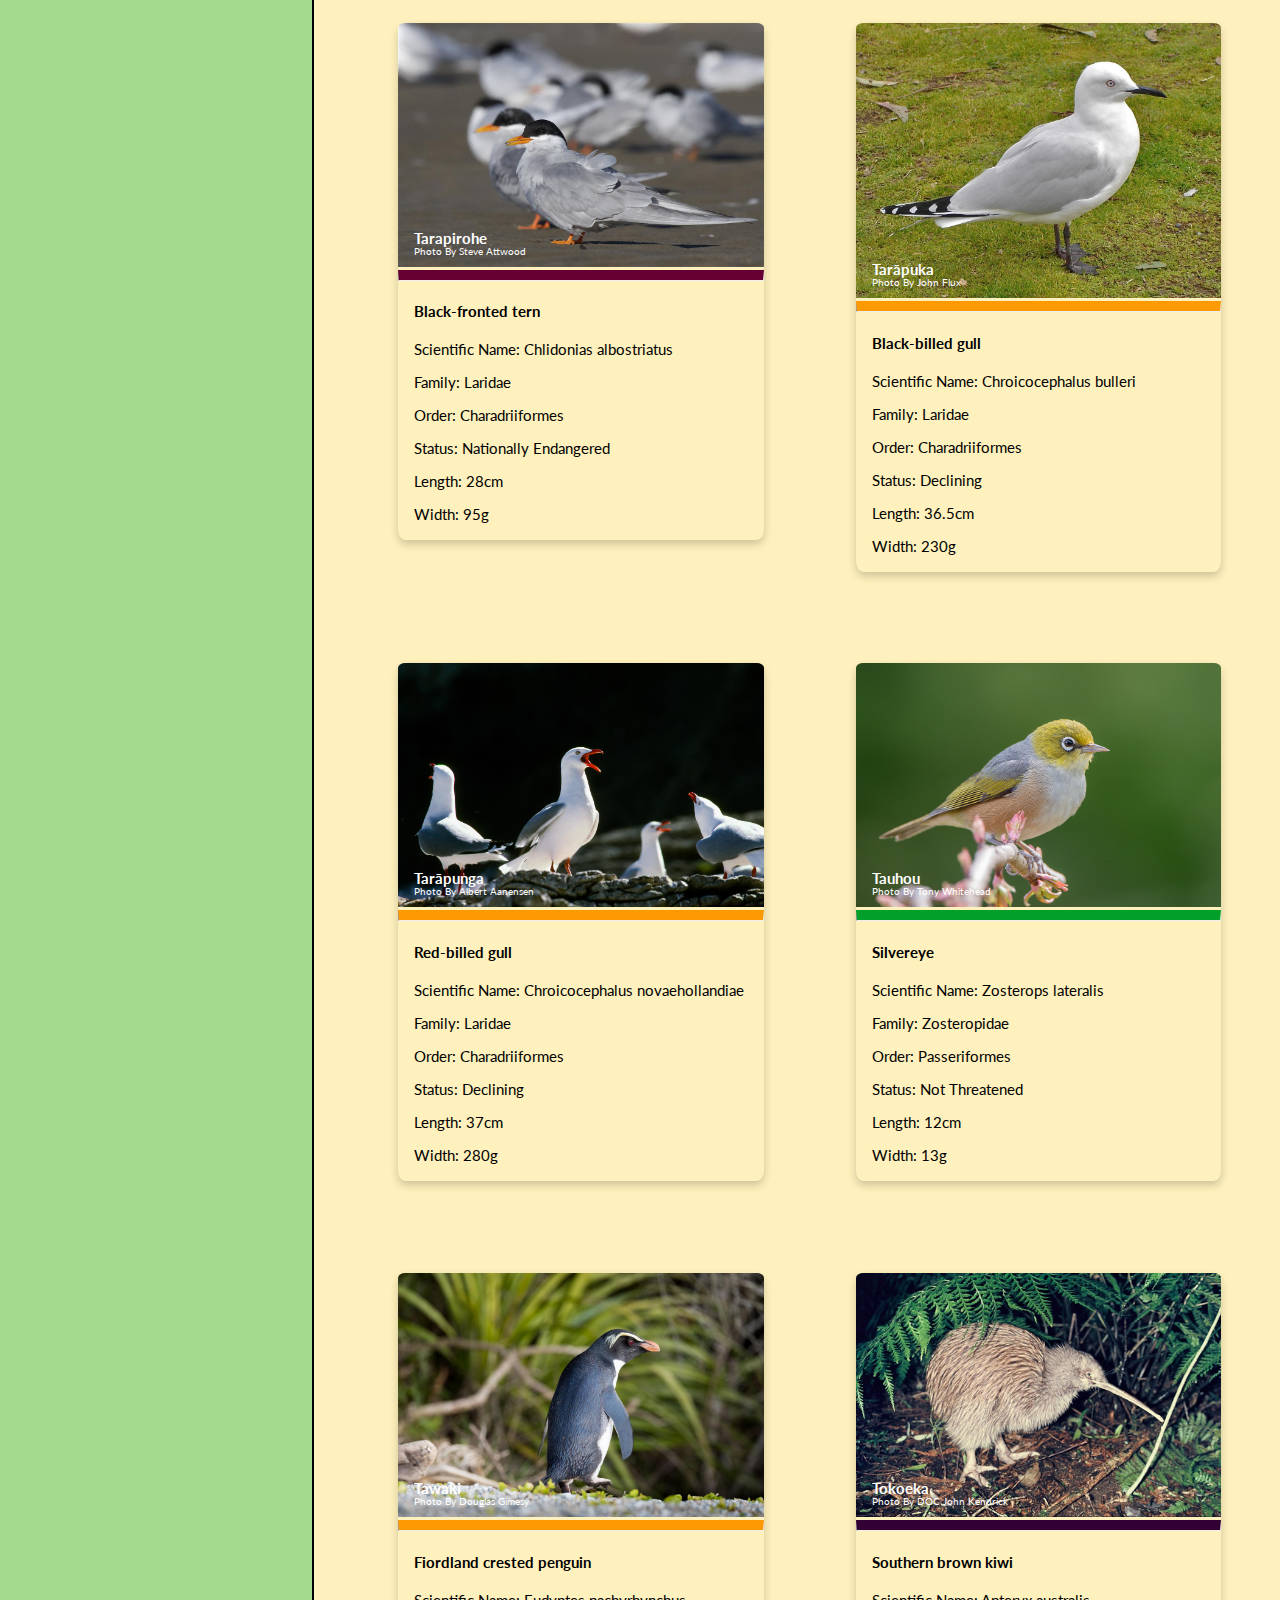
==== commit 9a5d124d: "Renaming the style and index files fro github page" ====
--- a/index.html
+++ b/index.html
@@ -1,136 +1,119 @@
-<!DOCTYPE html>
-<html lang="en">
+<!doctype html>
+
 <head>
-    <meta charset="UTF-8">
-    <meta name="viewport" content="width=device-width, initial-scale=1">
     <link rel="stylesheet" href="style.css">
+    <script src="script.js"></script>
     <title>Birds Of Aotearoa</title>
 </head>
 
+<body>
+    <header>Birds Of Aotearoa</header>
+    <div id="main">
+        <div class="side-filter">
+            <h2>Filter Birds</h2>
 
-<body>
-    <div class="header">Birds Of Aotearoa</div>
-    
-    <div  class="side-filter">
-        <h2>Filter Birds</h2>
+            <br>
 
-        <br>
+            <label for="search-box">Search</label><br>
+            <input type="text" id="search-filter">
 
-        <label for="search-box">Search</label><br>
-        <input type="text">
+            <br><br>
 
-        <br><br>
+            <label for="conservation-status">Conservation Status</label><br>
+            <select name="conservation-status" id="conservation-status-selector">
+                <option value="all">All</option>
+                <option value="not threatened">Not Threatened</option>
+                <option value="naturally uncommon">Naturally Uncommon</option>
+                <option value="relict">Relict</option>
+                <option value="recovering">Recovering</option>
+                <option value="declining">Declining</option>
+                <option value="nationally increasing">Nationally Increasing</option>
+                <option value="nationally vulnerable">Nationally Vulnerable</option>
+                <option value="nationally endangered">Nationally Endangered</option>
+                <option value="nationally critical">Nationally Critical</option>
+                <option value="extinct">Extinct</option>
+                <option value="data deficient">Data Deficient</option>
+            </select>
 
-        <label for="conservation-status">Conservation Status</label><br>
-        <select name="conservation-status" id="conservation-status-selector">
-            <option value="all">All</option>
-            <option value="not-threatened">Not Threatened</option>
-            <option value="naturally-uncommon">Naturally Uncommon</option>
-            <option value="relict">Relict</option>
-            <option value="recovering">Recovering</option>
-            <option value="declining">Declining</option>
-            <option value="nationally-increasing">Nationally Increasing</option>
-            <option value="nationally-vulnerable">Nationally Vulnerable</option>
-            <option value="nationally-endangered">Nationally Endangered</option>
-            <option value="nationally-critical">Nationally Critical</option>
-            <option value="extinct">Extinct</option>
-            <option value="data-deficient">Data Deficient</option>
-        </select>
+            <br><br>
 
-        <br><br>
+            <label for="sort-by">Sort By</label><br>
+            <select name="sort-by" id="sort-by-selector">
+                <option value="lightest-to-heaviest">Lightest to heaviest</option>
+                <option value="heaviest-to-lightest">Heaviest to lightest</option>
+                <option value="shortest-to-tallest">Shortest to tallest</option>
+                <option value="tallest-to-shortest">Tallest to Shortest</option>
+                <option value="alphabetical">Alphabetical</option>
+            </select>
 
-        <label for="sort-by">Sort By</label><br>
-        <select name="sort-by" id="sort-by-selector">
-            <option value="lightest-to-heaviest">Lightest to heaviest</option>
-            <option value="heaviest-to-lightest">Heaviest to lightest</option>
-            <option value="shortest-to-tallest">Shortest to tallest</option>
-            <option value="tallest-to-shortest">Tallest to Shortest</option>
-            <option value="alphabetical">Alphabetical</option>
-        </select>
+            <br><br>
 
-        <br><br>
+            <button onclick="conservationFilter()">FILTER RESULTS</button>
 
-        <button>FILTER RESULTS</button>
+            <br><br>
 
-        <br><br>
+            <hr>
 
-        <hr>
+            <h2>Conservation Status</h2>
 
-        <br>
+            <ul class="conservation-status-list">
+                <li>
+                    <span id="badge" class="nt"></span>
+                    Not Threatened
+                </li>
+                <li>
+                    <span id="badge" class="nu"></span>
+                    Naturally Uncommon
+                </li>
+                <li>
+                    <span id="badge" class="r"></span>
+                    Relict
+                </li>
+                <li>
+                    <span id="badge" class="rec"></span>
+                    Recovering
+                </li>
+                <li>
+                    <span id="badge" class="d"></span>
+                    Declining
+                </li>
+                <li>
+                    <span id="badge" class="ni"></span>
+                    Nationally Increasing
+                </li>
+                <li>
+                    <span id="badge" class="nv"></span>
+                    Nationally Vulnerable
+                </li>
+                <li>
+                    <span id="badge" class="ne"></span>
+                    Nationally Endangered
+                </li>
+                <li>
+                    <span id="badge" class="nc"></span>
+                    Nationally Critical
+                </li>
+                <li>
+                    <span id="badge" class="ex"></span>
+                    Extinct
+                </li>
+                <li>
+                    <span id="badge" class="ex"></span>
+                    Data Deficient
+                </li>
+            </ul>
 
-        <h2>Conservation Status</h2>
+            <br>
 
-        <br><br>
+            <label for="conservation-location">Conservation status from <a href="https://www.doc.govt.nz">DOC
+                    website</a></label>
 
-        <ul class="conservation-status-list">
-            <li>
-                <span class="badge" id="nt"></span>
-                Not Threatened
-            </li>
-            <li>
-                <span class="badge" id="nu"></span>
-                Naturally Uncommon
-            </li>
-            <li>
-                <span class="badge" id="r"></span>
-                Relict
-            </li>
-            <li>
-                <span class="badge" id="rec"></span>
-                Recovering
-            </li>
-            <li>
-                <span class="badge" id="d"></span>
-                Declining
-            </li>
-            <li>
-                <span class="badge" id="ni"></span>
-                Nationally Increasing
-            </li>
-            <li>
-                <span class="badge" id="nv"></span>
-                Nationally Vulnerable
-            </li>  
-            <li>
-                <span class="badge" id="ne"></span>
-                Nationally Endangered
-            </li> 
-            <li>
-                <span class="badge" id="nc"></span>
-                Nationally Critical
-            </li>
-            <li>
-                <span class="badge" id="ex"></span>
-                Extinct 
-            </li> 
-            <li>
-                <span class="badge" id="ex"></span>
-                Data Deficient 
-            </li>  
-        </ul>
-        
+        </div>
 
-        <br><br>
-        
-        <label for="conservation-location">Conservation status from <a href="https://www.doc.govt.nz">DOC website</a></label>
+        <section>
 
-        
+        </section>
     </div>
-
-    <div class="main">
-        <p>Lorem Ipsum is simply dummy text of the printing and typesetting industry. Lorem Ipsum has been the industry's standard dummy text ever since the 1500s, when an unknown printer took a galley of type and scrambled it to make a type specimen book. It has survived not only five centuries, but also the leap into electronic typesetting, remaining essentially unchanged. It was popularised in the 1960s with the release of Letraset sheets containing Lorem Ipsum passages, and more recently with desktop publishing software like Aldus PageMaker including versions of Lorem Ipsum.</p>
-        <br>
-        <p>It is a long established fact that a reader will be distracted by the readable content of a page when looking at its layout. The point of using Lorem Ipsum is that it has a more-or-less normal distribution of letters, as opposed to using 'Content here, content here', making it look like readable English. Many desktop publishing packages and web page editors now use Lorem Ipsum as their default model text, and a search for 'lorem ipsum' will uncover many web sites still in their infancy. Various versions have evolved over the years, sometimes by accident, sometimes on purpose (injected humour and the like).</p>
-        
-        <p>Lorem Ipsum is simply dummy text of the printing and typesetting industry. Lorem Ipsum has been the industry's standard dummy text ever since the 1500s, when an unknown printer took a galley of type and scrambled it to make a type specimen book. It has survived not only five centuries, but also the leap into electronic typesetting, remaining essentially unchanged. It was popularised in the 1960s with the release of Letraset sheets containing Lorem Ipsum passages, and more recently with desktop publishing software like Aldus PageMaker including versions of Lorem Ipsum.</p>
-        <br>
-        <p>It is a long established fact that a reader will be distracted by the readable content of a page when looking at its layout. The point of using Lorem Ipsum is that it has a more-or-less normal distribution of letters, as opposed to using 'Content here, content here', making it look like readable English. Many desktop publishing packages and web page editors now use Lorem Ipsum as their default model text, and a search for 'lorem ipsum' will uncover many web sites still in their infancy. Various versions have evolved over the years, sometimes by accident, sometimes on purpose (injected humour and the like).</p>
-        
-        <p>Lorem Ipsum is simply dummy text of the printing and typesetting industry. Lorem Ipsum has been the industry's standard dummy text ever since the 1500s, when an unknown printer took a galley of type and scrambled it to make a type specimen book. It has survived not only five centuries, but also the leap into electronic typesetting, remaining essentially unchanged. It was popularised in the 1960s with the release of Letraset sheets containing Lorem Ipsum passages, and more recently with desktop publishing software</p>    
-
-    </div>
-
-    <div class="footer">Data licenced from <a href="https://www.birdsnz.org.nz">Birds New Zealand</a> for educational use within the University of Otago</div>
-</body>
-
-</html>+    <footer>Data licenced from <a href="https://www.birdsnz.org.nz">Birds New Zealand</a> for educational use within the
+        University of Otago</footer>
+</body>--- a/style.css
+++ b/style.css
@@ -7,80 +7,87 @@
 
     FONTS
 font-family: 'Palanquin Dark', sans-serif;
-font-family: 'Roboto', sans-serif;
+font-family: 'Lato', sans-serif;
 */
 
-@import url('https://fonts.googleapis.com/css2?family=Palanquin+Dark&family=Roboto&display=swap');
+@import url('https://fonts.googleapis.com/css2?family=Lato&family=Palanquin+Dark&display=swap');
 
 * {
-    font-family: 'Roboto', sans-serif;
+    font-family: 'Lato', sans-serif;
     font-size: 15px;
+    box-sizing: border-box;
+}
+
+body {
     margin: 0;
     padding: 0;
 }
 
-body {
+#main {
+    display: flex;
     background-color: #FFF1BD;
-    float: right;
+    min-height: calc(100vh - 20vh);
+}
+
+.side-filter {
+    width: 25%;
+    background: #A3DA8D;
+    border-right: solid black 2px;
+    margin-right: 2%;
+    padding: 2% 2% 2% 2%;
+}
+
+
+article,
+nav,
+aside {
+    padding: 1em;
+}
+
+header,
+footer {
+    text-align: center;
+    padding: 3%;
+    background: #146356;
+    color: white;
+    font-family: 'Palanquin Dark', sans-serif;
+    margin: auto;
 }
 
 header {
-    background-color: #146356;
-    color: white;
-    padding: 3%;
-    text-align: center;
-    font-family: 'Palanquin Dark', sans-serif;
     font-size: 25px;
 }
 
-main {
-    margin-left: 10%;
-    margin-right: 10%;
-    padding: 5% 0 5% 0;
-}
-
-footer {
-    background-color: #146356;
-    color: white;
-    padding: 3%;
-    text-align: center;
-    font-family: 'Roboto', sans-serif;
-    font-size: 15px;
-}
-
-a{
+a {
     color: #A3DA8D;
 }
 
-section { 
-    border: solid black 2px;
-    border-radius: 10px;
-
-    background-color:#A3DA8D ;
-
-    width: 250px; 
-    float: left; 
-    padding: 2% 2% 2% 2%;
-    margin: 5% 2% 2% 2%;
-} 
-
-label{
+section {
+    width: 75%;
+}
+
+/* SIDEBAR STYLING */
+
+.side-filter a {
+    color: #146356;
+}
+
+label {
     font-size: 12.5px;
-}
-
-input, select, button{
+    font-weight: bold;
+}
+
+input,
+select,
+button {
     width: 100%;
     border-radius: 10px;
     height: 30px;
 }
 
-button{
+button {
     background-color: #146356;
     color: white;
-}
-
-section a{
-    color: #146356;
 }
 
 .conservation-status-list li {
@@ -89,52 +96,131 @@
     padding: 2%;
 }
 
-.badge {
+#badge {
     border-radius: 50%;
     padding: 4%;
 }
+
 span {
     margin-right: 2%;
 }
 
+section {
+    padding: 1%;
+}
+
 /* CONSERVATION LABEL COLOURS */
 
-#nt {
+.nt {
     background-color: #02a028;
-}
-
-#nu {
+    color: #02a028;
+}
+
+.nu {
     background-color: #649a31;
-}
-
-#r {
+    color: #649a31;
+}
+
+.r {
     background-color: #99cb68;
-}
-
-#rec {
+    color: #99cb68;
+}
+
+.rec {
     background-color: #fecc33;
-}
-
-#d {
+    color: #fecc33;
+}
+
+.d {
     background-color: #fe9a01;
-}
-
-#ni {
+    color: #fe9a01;
+}
+
+.ni {
     background-color: #c26967;
-}
-
-#nv {
+    color: #c26967;
+}
+
+.nv {
     background-color: #9b0000;
-}
-
-#ne {
+    color: #9b0000;
+}
+
+.ne {
     background-color: #660032;
-}
-
-#nc {
+    color: #660032;
+}
+
+.nc {
     background-color: #320033;
-}
-
-#ex {
+    color: #320033;
+}
+
+.ex {
     background-color: black;
-}
+    color: black;
+}
+
+.dd {
+    background-color: black;
+    color: black;
+}
+
+/* CARDS STYLING */
+
+img {
+    width: 100%;
+    border-radius: 2% 2% 0 0;
+}
+
+.card {
+    box-shadow: 0 4px 8px 0 rgba(0, 0, 0, 0.2);
+    border-radius: 2%;
+    transition: 0.3s;
+    width: 40%;
+    margin: 5%;
+
+    display: inline-block;
+    vertical-align: top;
+}
+
+.card:hover {
+    box-shadow: 0 8px 16px 0 rgba(0, 0, 0, 0.2);
+}
+
+.container {
+    padding: 2px 16px;
+}
+
+.img-container {
+    position: relative;
+    text-align: center;
+}
+
+.maori-position {
+    color: white;
+    position: absolute;
+    bottom: 8px;
+    left: 16px;
+
+}
+
+.credit-position {
+    color: white;
+    position: absolute;
+    font-size: 10px;
+    bottom: 3px;
+    left: 16px;
+}
+
+.card>hr {
+    border-top: 10px solid;
+    padding: 0;
+    margin: 0;
+}
+
+/* SEARCH FILTER */
+
+.is-hidden {
+    display: none;
+}